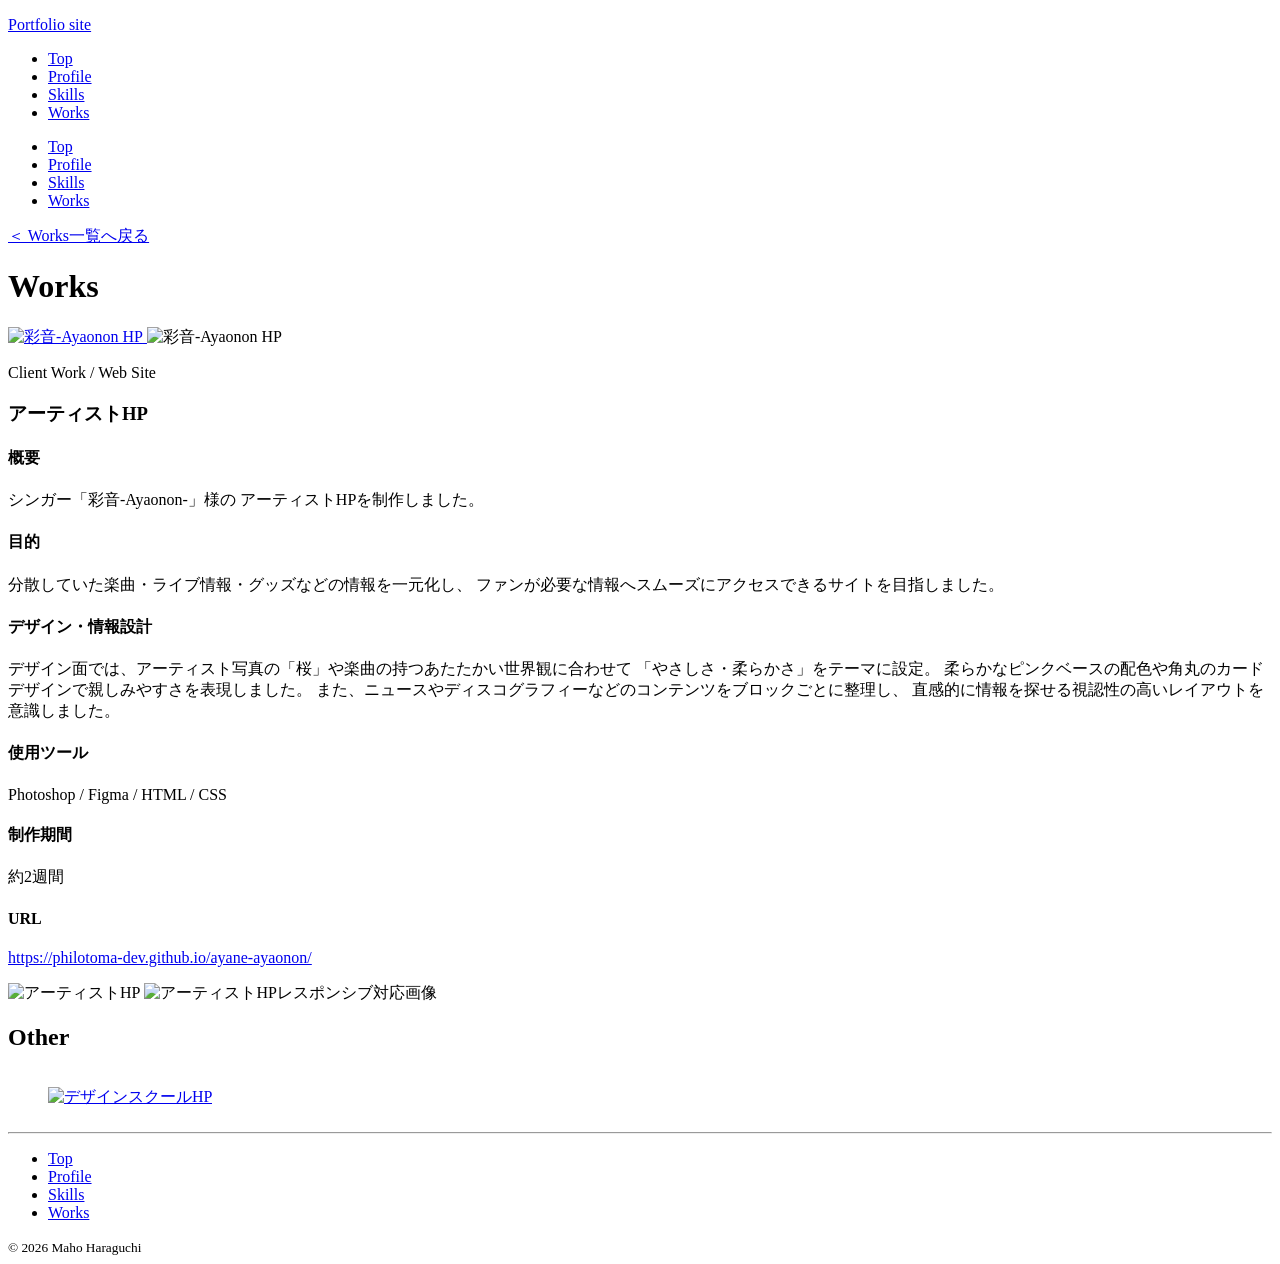
==== works/works-ayaonon.html @ 31577208 "Add files via upload" ====
<!DOCTYPE html>
<html lang="ja">

<head>
    <meta charset="UTF-8">
    <meta name="viewport" content="width=device-width, initial-scale=1.0">
    <title>Works | Portfolio</title>
     <link rel="icon" href="../favicon.ico">
    <link rel="stylesheet" href="../css/common.css">
    <link rel="stylesheet" href="../css/style.css">
    <link rel="stylesheet" href="../css/works.css">

    <!-- Swiper CSS -->
    <link rel="stylesheet" href="https://cdn.jsdelivr.net/npm/swiper@11/swiper-bundle.min.css">

    <!-- Google Fonts -->
    <link rel="preconnect" href="https://fonts.googleapis.com">
    <link rel="preconnect" href="https://fonts.gstatic.com" crossorigin>
    <link href="https://fonts.googleapis.com/css2?family=Noto+Sans+JP:wght@100..900&family=Reenie+Beanie&display=swap"
        rel="stylesheet">
</head>

<body>

    <header class="header">
        <p class="logo-top">
            <a href="../index.html">Portfolio site</a>
        </p>

        <nav class="nav">
            <ul class="main-menu">
                <li><a href="../index.html">Top</a></li>
                <li><a href="../index.html#profile">Profile</a></li>
                <li><a href="../index.html#skills">Skills</a></li>
                <li><a href="../index.html#works">Works</a></li>
            </ul>
        </nav>

        <!-- ハンバーガーメニュー -->
        <nav class="nav-burger">
            <ul class="nav_list">
                <li class="nav_item">
                    <a href="../index.html">Top</a>
                </li>
                <li class="nav_item">
                    <a href="../index.html#profile">Profile</a>
                </li>
                <li class="nav_item">
                    <a href="../index.html#skills">Skills</a>
                </li>
                <li class="nav_item">
                    <a href="../index.html#works">Works</a>
                </li>
            </ul>
        </nav>

        <div class="hamburger" id="js-hamburger">
            <span class="hamburger_border hamburger_border_top"></span>
            <span class="hamburger_border hamburger_border_center"></span>
            <span class="hamburger_border hamburger_border_bottom"></span>
        </div>

        <div class="black_bg" id="js-black-bg"></div>
    </header>


    <main class="works-detail">
        <!-- Worksタイトル -->
        <div class="works-top">
            <a href="../index.html#works">
                <p>＜ Works一覧へ戻る</p>
            </a>
            <h1>Works</h1>
        </div>

        <!-- 作品内容 -->
        <div class="works-container">
            <div class="works-picture">
                <a href="https://philotoma-dev.github.io/ayane-ayaonon/" target="_blank" rel="noopener">
                    <img src="../image/work-image1-1.jpg" alt="彩音-Ayaonon HP">
                </a>
                <img class="pic-second" src="../image/works-img12.jpg" alt="彩音-Ayaonon HP">
            </div>

            <div class="textbox">
                <p class="category">
                    Client Work / Web Site
                </p>

                <h3>
                    アーティストHP
                </h3>

                <h4 class="sub-title">
                    概要
                </h4>
                <p>
                    シンガー「彩音-Ayaonon-」様の
                    アーティストHPを制作しました。
                </p>

                <h4 class="sub-title">
                    目的
                </h4>
                <p>
                    分散していた楽曲・ライブ情報・グッズなどの情報を一元化し、
                    ファンが必要な情報へスムーズにアクセスできるサイトを目指しました。
                </p>

                <h4 class="sub-title">
                    デザイン・情報設計
                </h4>
                <p>
                    デザイン面では、アーティスト写真の「桜」や楽曲の持つあたたかい世界観に合わせて
                    「やさしさ・柔らかさ」をテーマに設定。
                    柔らかなピンクベースの配色や角丸のカードデザインで親しみやすさを表現しました。

                    また、ニュースやディスコグラフィーなどのコンテンツをブロックごとに整理し、
                    直感的に情報を探せる視認性の高いレイアウトを意識しました。
                </p>

                <h4 class="sub-title">
                    使用ツール
                </h4>
                <p>
                    Photoshop / Figma / HTML / CSS
                </p>

                <h4 class="sub-title">
                    制作期間
                </h4>
                <p>
                    約2週間
                </p>

                <h4 class="sub-title">
                    URL
                </h4>
                <p>
                    <a href="https://philotoma-dev.github.io/ayane-ayaonon/" target="_blank" rel="noopener">
                        https://philotoma-dev.github.io/ayane-ayaonon/
                    </a>
                </p>
            </div>
        </div>

        <div class="works-screen">
            <img class="all-pic" src="../image/work-screen1.jpg" alt="アーティストHP">
            <img class="all-respic" src="../image/work-screen2.jpg" alt="アーティストHPレスポンシブ対応画像">
        </div>

    </main>

    <!-- =========================
              Other / スライダー
        ========================= -->
    <section class="other" id="other">
        <!-- 水面波紋用の背景コンテナ -->
        <div class="other-bg"></div>

        <div class="other-inner">
            <h2 class="other-title">Other</h2>

            <!-- Swiper -->
            <div class="swiper other-swiper">
                <ul class="cards swiper-wrapper">


                    <li class="card swiper-slide">
                        <a href="works-school.html">
                        <img src="../image/work-image2-1.jpg" alt="デザインスクールHP">
                        </a>
                    </li>

                    <li class="card swiper-slide">
                        <a href="works-portfolio.html">
                        <img src="../image/work-image3-1.jpg" alt="ポートフォリオサsイト">
                        </a>
                    </li>

                    
                    <li class="card swiper-slide">
                        <a href="works-mizu.html">
                            <img src="../image/works-3lp-1.jpg" alt="天然水LP">
                        </a>
                    </li>

                    <li class="card swiper-slide">
                        <a href="works-lens.html">
                        <img src="../image/work-image4-1.jpg" alt="コンタクトレンズバナー">
                        </a>
                    </li>

                    <li class="card swiper-slide">
                        <a href="works-sale.html">
                        <img src="../image/work-image5-1.jpg" alt="セール告知バナー">
                        </a>
                    </li>

                    <li class="card swiper-slide">
                        <a href="works-jobbunner.html">
                        <img src="../image/work-image6-1.jpg" alt="求人広告バナー">
                        </a>
                    </li>

                    <li class="card swiper-slide">
                        <a href="works-osechi.html">
                        <img src="../image/work-image8.jpg" alt="おせちチラシ">
                        </a>
                    </li>

                    <li class="card swiper-slide">
                        <a href="works-lyric.html">
                        <img src="../image/work-image9.jpg" alt="歌詞カード">
                        </a>
                    </li>

                    <li class="card swiper-slide">
                        <a href="works-pizza.html">
                        <img src="../image/work-image10.jpg" alt="ピザフェスのチラシ">
                        </a>
                    </li>

                    <li class="card swiper-slide">
                        <a href="works-photo1.html">
                        <img src="../image/work-image11-1.jpg" alt="アーティスト写真撮影">
                        </a>
                    </li>

                    <li class="card swiper-slide">
                        <a href="works-photo2.html">
                        <img src="../image/work-image12-1.jpg" alt="小瓶の撮影写真">
                        </a>
                    </li>
                </ul>

                <!-- プログレスバー -->
                <div class="swiper-pagination"></div>
            </div>
        </div>
    </section>

    <!-- フッター -->
    <footer>
        <hr class="footer-line">
        <nav>
            <ul class="main-menu">
                <li><a href="../index.html">Top</a></li>
                <li><a href="../index.html#profile">Profile</a></li>
                <li><a href="../index.html#skills">Skills</a></li>
                <li><a href="../index.html#works">Works</a></li>
            </ul>
        </nav>
        <small>&copy; 2026 Maho Haraguchi</small>
    </footer>

    <script src="../js/common.js"></script>
    <!-- jQuery & Ripples JS CDN -->
    <script src="https://cdnjs.cloudflare.com/ajax/libs/jquery/3.7.1/jquery.min.js"></script>
    <script src="https://cdn.jsdelivr.net/npm/jquery.ripples@0.6.3/dist/jquery.ripples.min.js"></script>

    <!-- Swiper JS -->
    <script src="https://cdn.jsdelivr.net/npm/swiper@11/swiper-bundle.min.js"></script>

        <script src="../js/swiper.js"></script>
         <script src="../js/ripples.js"></script>
</body>

</html>
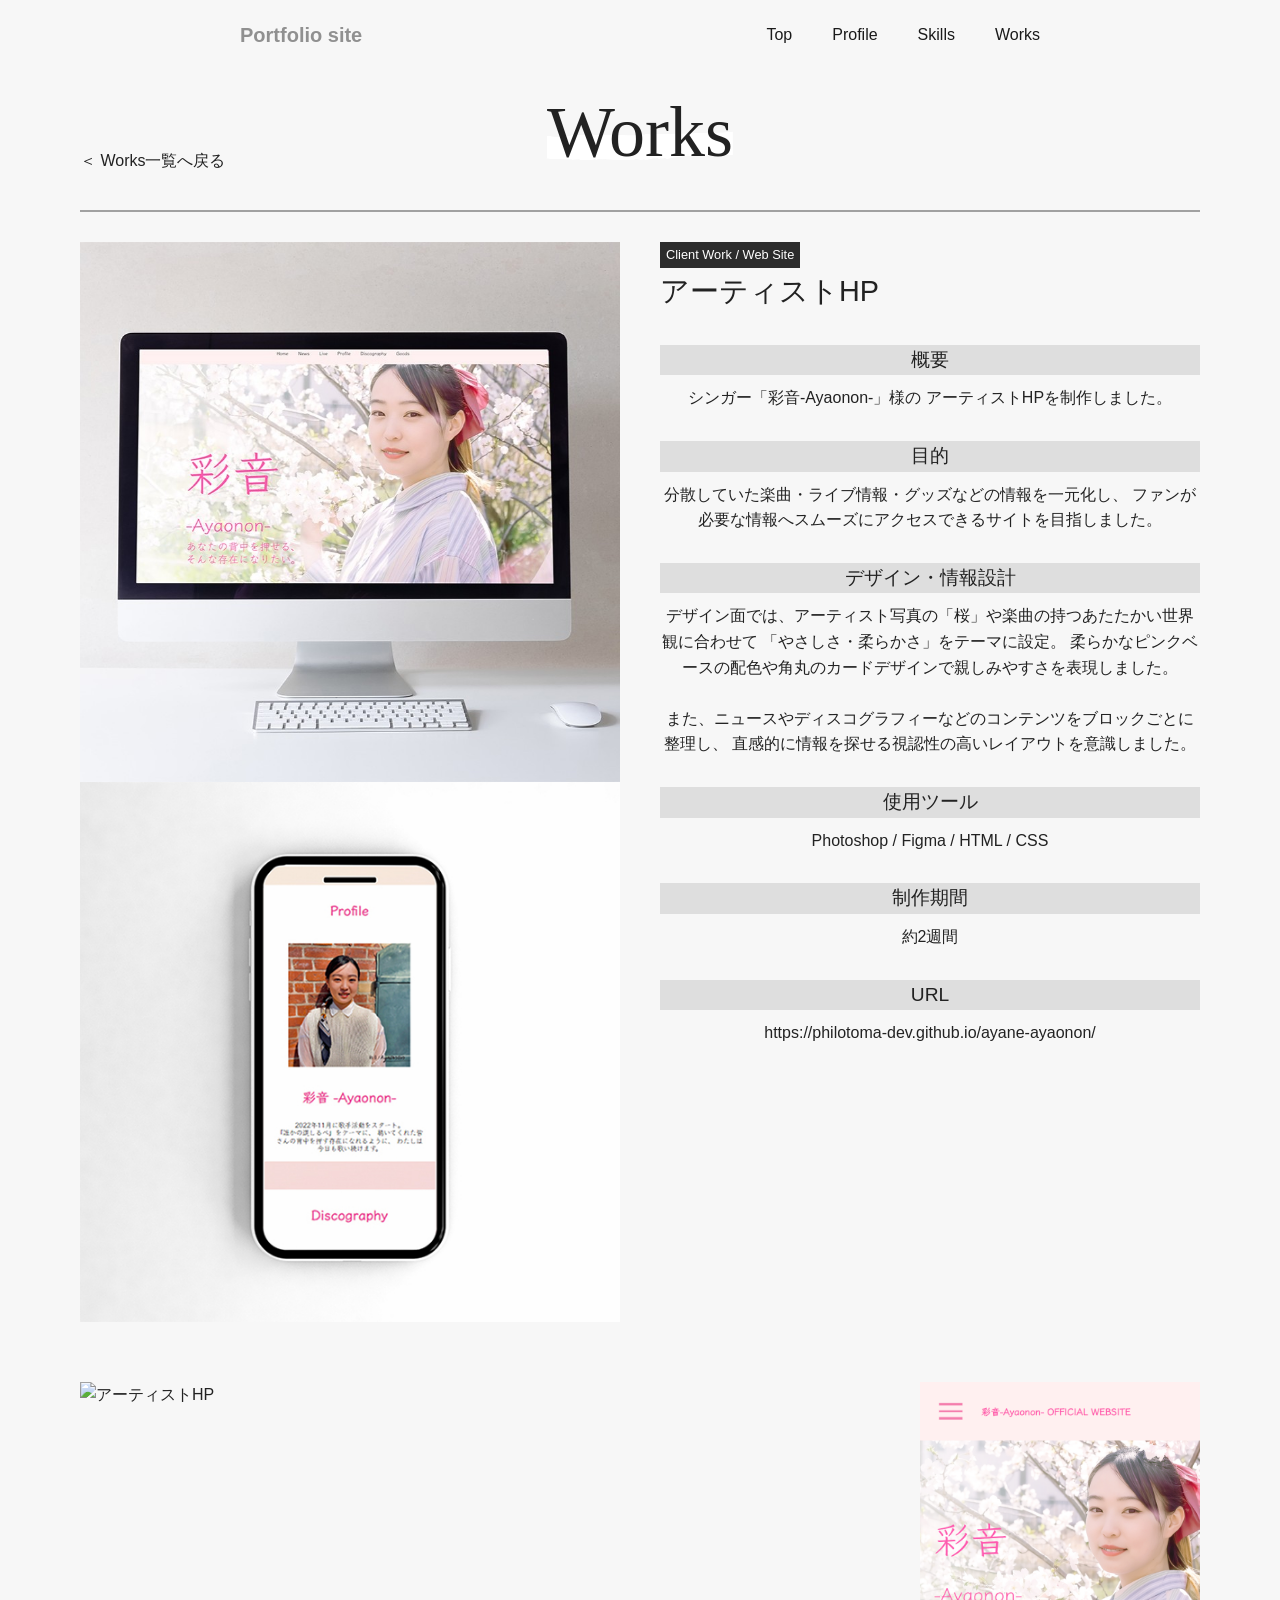
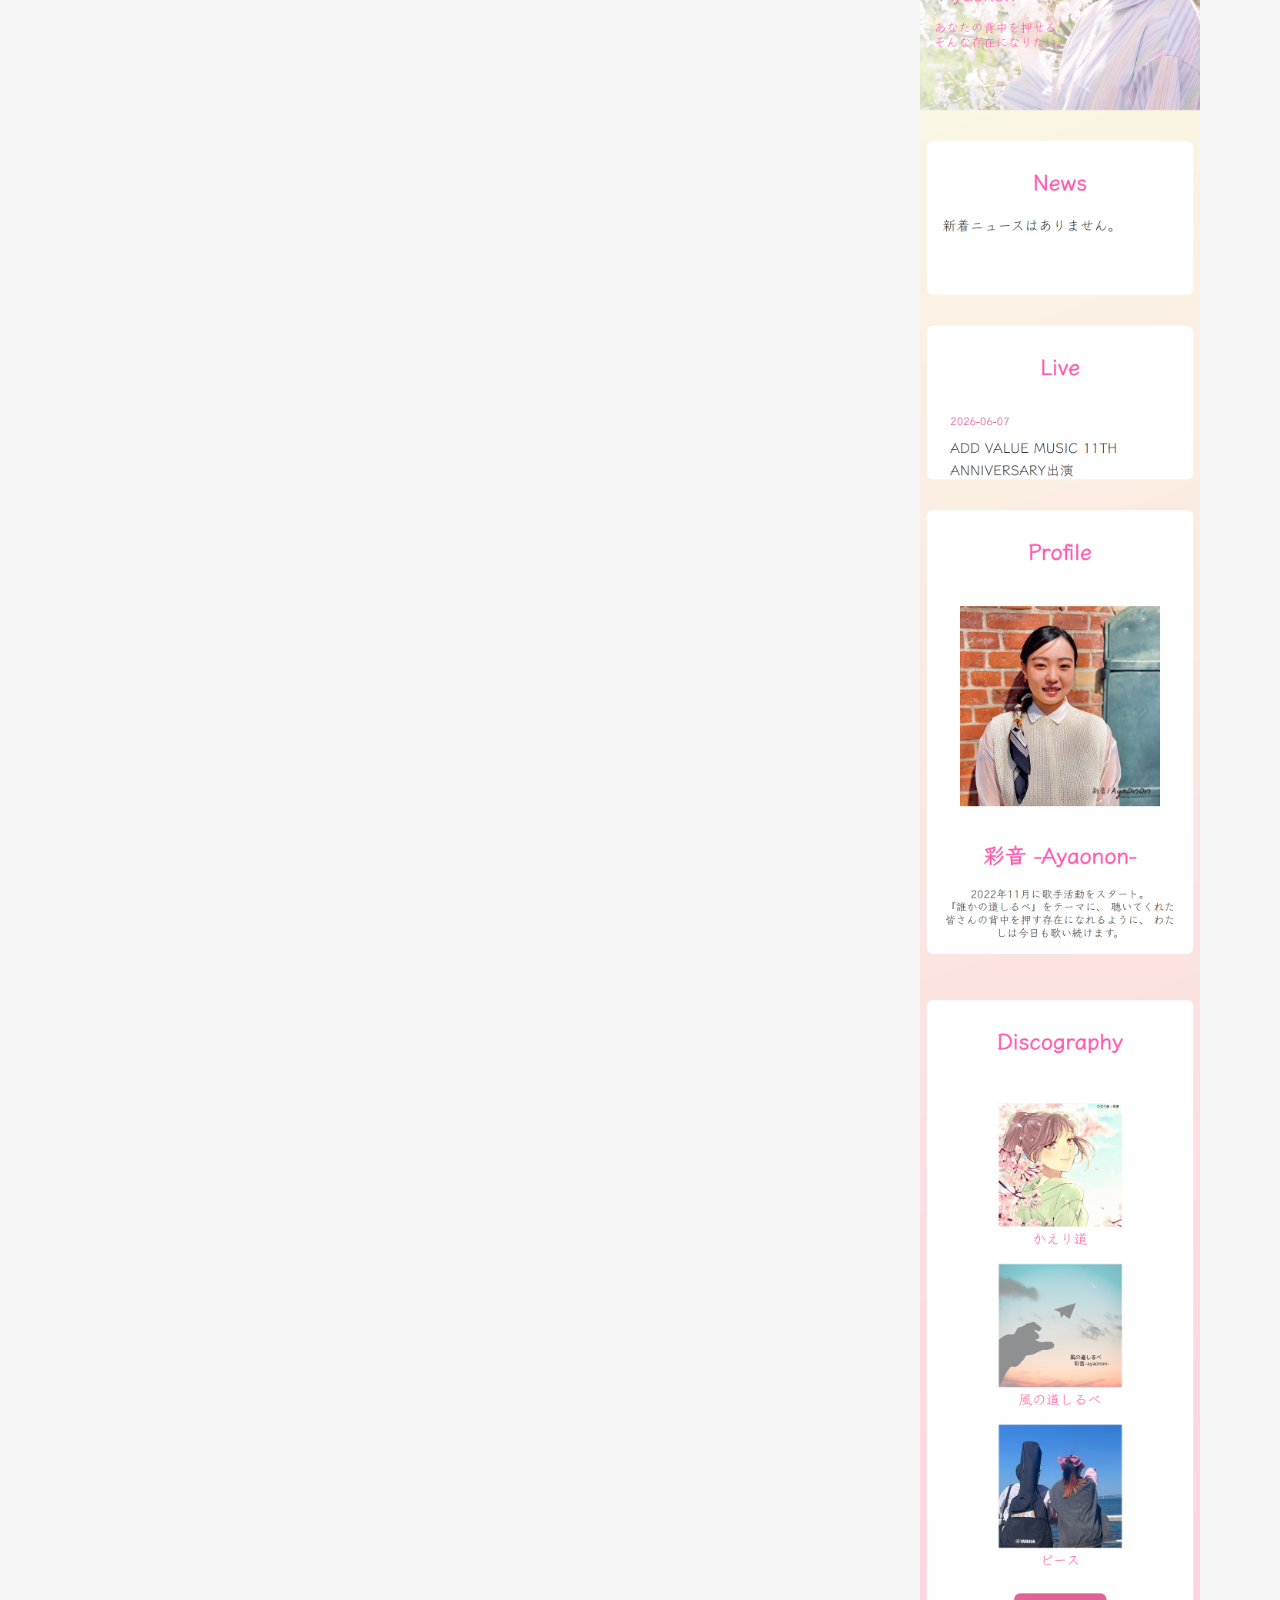
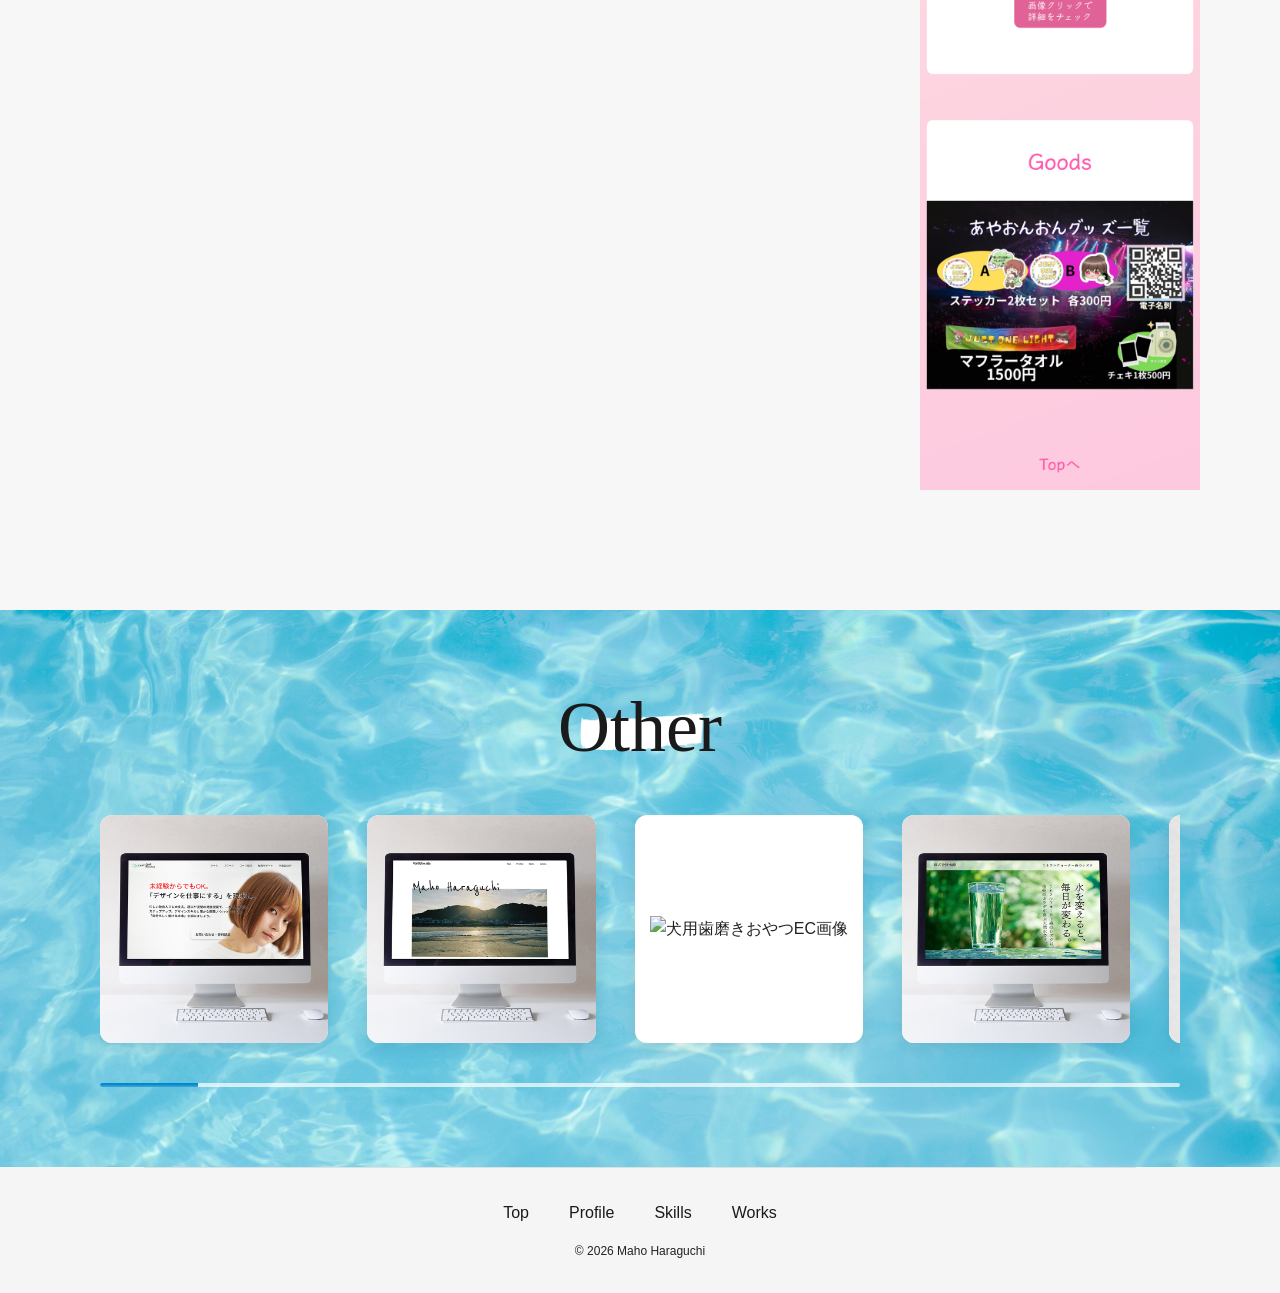
==== commit aab621e1: "Add files via upload" ====
--- a/works/works-ayaonon.html
+++ b/works/works-ayaonon.html
@@ -5,7 +5,7 @@
     <meta charset="UTF-8">
     <meta name="viewport" content="width=device-width, initial-scale=1.0">
     <title>Works | Portfolio</title>
-     <link rel="icon" href="../favicon.ico">
+    <link rel="icon" href="../favicon.ico">
     <link rel="stylesheet" href="../css/common.css">
     <link rel="stylesheet" href="../css/style.css">
     <link rel="stylesheet" href="../css/works.css">
@@ -113,7 +113,7 @@
                 <p>
                     デザイン面では、アーティスト写真の「桜」や楽曲の持つあたたかい世界観に合わせて
                     「やさしさ・柔らかさ」をテーマに設定。
-                    柔らかなピンクベースの配色や角丸のカードデザインで親しみやすさを表現しました。
+                    柔らかなピンクベースの配色や角丸のカードデザインで親しみやすさを表現しました。<br><br>
 
                     また、ニュースやディスコグラフィーなどのコンテンツをブロックごとに整理し、
                     直感的に情報を探せる視認性の高いレイアウトを意識しました。
@@ -168,68 +168,69 @@
 
                     <li class="card swiper-slide">
                         <a href="works-school.html">
-                        <img src="../image/work-image2-1.jpg" alt="デザインスクールHP">
+                            <img src="../image/work-image2-1.jpg" alt="デザインスクールHP">
                         </a>
                     </li>
 
                     <li class="card swiper-slide">
                         <a href="works-portfolio.html">
-                        <img src="../image/work-image3-1.jpg" alt="ポートフォリオサsイト">
-                        </a>
-                    </li>
-
-                    
+                            <img src="../image/work-image3-1.jpg" alt="ポートフォリオサsイト">
+                        </a>
+                    </li>
+
+                    <li class="card swiper-slide">
+                        <a href="works-hamigaki.html">
+                            <img src="../image/work-image7-1.jpg" alt="犬用歯磨きおやつEC画像">
+                        </a>
+                    </li>
+
+
                     <li class="card swiper-slide">
                         <a href="works-mizu.html">
                             <img src="../image/works-3lp-1.jpg" alt="天然水LP">
                         </a>
                     </li>
 
-                    <li class="card swiper-slide">
-                        <a href="works-lens.html">
-                        <img src="../image/work-image4-1.jpg" alt="コンタクトレンズバナー">
-                        </a>
-                    </li>
 
                     <li class="card swiper-slide">
                         <a href="works-sale.html">
-                        <img src="../image/work-image5-1.jpg" alt="セール告知バナー">
+                            <img src="../image/work-image5-1.jpg" alt="セール告知バナー">
                         </a>
                     </li>
 
                     <li class="card swiper-slide">
                         <a href="works-jobbunner.html">
-                        <img src="../image/work-image6-1.jpg" alt="求人広告バナー">
+                            <img src="../image/work-image6-1.jpg" alt="求人広告バナー">
                         </a>
                     </li>
 
                     <li class="card swiper-slide">
                         <a href="works-osechi.html">
-                        <img src="../image/work-image8.jpg" alt="おせちチラシ">
+                            <img src="../image/work-image8.jpg" alt="おせちチラシ">
                         </a>
                     </li>
 
                     <li class="card swiper-slide">
                         <a href="works-lyric.html">
-                        <img src="../image/work-image9.jpg" alt="歌詞カード">
+                            <img src="../image/work-image9.jpg" alt="歌詞カード">
                         </a>
                     </li>
 
                     <li class="card swiper-slide">
                         <a href="works-pizza.html">
-                        <img src="../image/work-image10.jpg" alt="ピザフェスのチラシ">
+                            <img src="../image/work-image10.jpg" alt="ピザフェスのチラシ">
                         </a>
                     </li>
 
                     <li class="card swiper-slide">
                         <a href="works-photo1.html">
-                        <img src="../image/work-image11-1.jpg" alt="アーティスト写真撮影">
+                            <img src="../image/work-image11-1.jpg" alt="アーティスト写真撮影">
                         </a>
                     </li>
 
                     <li class="card swiper-slide">
                         <a href="works-photo2.html">
-                        <img src="../image/work-image12-1.jpg" alt="小瓶の撮影写真">
+                            <img src="../image/work-image12-1.jpg" alt="小瓶の撮影写真">
                         </a>
                     </li>
                 </ul>
@@ -262,8 +263,8 @@
     <!-- Swiper JS -->
     <script src="https://cdn.jsdelivr.net/npm/swiper@11/swiper-bundle.min.js"></script>
 
-        <script src="../js/swiper.js"></script>
-         <script src="../js/ripples.js"></script>
+    <script src="../js/swiper.js"></script>
+    <script src="../js/ripples.js"></script>
 </body>
 
 </html>
--- a/css/common.css
+++ b/css/common.css
@@ -0,0 +1,298 @@
+@charset "utf-8";
+
+* {
+    margin: 0;
+    padding: 0;
+    box-sizing: border-box;
+}
+
+html {
+    scroll-behavior: smooth;
+     font-size: 16px;
+}
+
+body {
+    background-color: #f7f7f7;
+    color: #222;
+     font-family: "Noto Sans JP", sans-serif, Arial;
+    line-height: 1.6;
+}
+
+img {
+    display: block;
+    max-width: 100%;
+}
+
+a {
+    color: #222;
+    text-decoration: none;
+}
+
+ul {
+    list-style: none;
+}
+
+
+/* ==========================================
+   Header
+   ========================================== */header {
+    width: 90%;
+    max-width: 1120px;
+    height: 70px;
+    margin: 0 auto;
+    display: flex;
+    align-items: center;
+    justify-content: space-between;
+    padding: 16px 160px;
+}
+
+.logo-top {
+    font-size: 1.25rem;
+    font-weight: 600;
+    margin: 0;
+}
+
+.logo-top a {
+    text-decoration: none;
+    color: #909090;
+    transition: color 0.3s ease, transform 0.3s ease; 
+}
+
+.nav {
+    margin-left: auto;
+}
+
+.main-menu {
+    display: flex;
+    gap: 40px;
+    list-style: none;
+    padding: 0;
+    margin: 0;
+}
+
+.main-menu a {
+    text-decoration: none;
+    color: #1a1a1a;
+    transition: color 0.3s ease, transform 0.3s ease; 
+}
+
+/* ホバー時の設定 */
+
+.logo-top a:hover {
+    transform: scale(0.98);
+    color: #e0e0e0; 
+}
+
+.nav a:hover,
+.main-menu a:hover {
+    color: #e0e0e0; 
+    transform: scale(0.98);
+}
+
+/* ==========================================
+   Hamburger Menu
+   ========================================== */
+
+.hamburger {
+    display: none;
+    width: 30px;
+    height: 20px;
+    position: relative;
+    z-index: 100;
+    cursor: pointer;
+}
+
+.hamburger_border {
+    display: block;
+    width: 100%;
+    height: 2px;
+    background-color: #1a1a1a;
+    position: absolute;
+    transition: transform 0.3s, top 0.3s;
+}
+
+.hamburger_border_top {
+    top: 0;
+}
+
+.hamburger_border_center {
+    top: 8px;
+}
+
+.hamburger_border_bottom {
+    top: 16px;
+}
+
+
+/* ==========================================
+   Footer
+   ========================================== */
+
+footer {
+    display: flex;
+    flex-direction: column;
+    align-items: center;
+    justify-content: center;
+    width: 100%;
+    padding: 32px 20px;
+    box-sizing: border-box;
+    gap: 16px;
+    background-color: #f5f5f5;
+}
+
+.footer-line {
+    width: 80%;
+    border: none;
+    border-top: 1.6px solid #e0e0e0;
+    margin: 0 auto 16px auto;
+}
+
+footer nav {
+    width: auto;
+    margin: 0;
+}
+
+small {
+    font-size: 12px;
+}
+
+
+/* ==========================================
+   PC
+   769px以上
+   ========================================== */
+
+@media screen and (min-width: 769px) {
+
+    .nav-burger,
+    .hamburger,
+    .black_bg {
+        display: none !important;
+    }
+
+}
+
+
+/* ==========================================
+   Smartphone
+   768px以下
+   ========================================== */
+
+@media screen and (max-width: 768px) {
+
+    header {
+        padding: 12px;
+        justify-content: space-between;
+    }
+
+    .header .nav {
+        display: none;
+    }
+
+    .logo-top {
+        font-size: 1rem;
+    }
+
+    /* ハンバーガー */
+
+    .hamburger {
+        display: block;
+    }
+
+
+    /* ハンバーガー線 */
+
+    .hamburger_border_top {
+        top: 0;
+    }
+
+    .hamburger_border_center {
+        top: 8px;
+    }
+
+    .hamburger_border_bottom {
+        top: 16px;
+    }
+
+
+    /* ==========================================
+       Hamburger Navigation
+       ========================================== */
+
+    .nav-burger {
+        position: fixed;
+        top: 0;
+        right: -100%;
+        width: 80%;
+        max-width: 300px;
+        height: 100vh;
+        background: #ffffff;
+        z-index: 90;
+        transition: right 0.3s ease;
+        padding: 80px 20px 20px;
+        box-sizing: border-box;
+    }
+
+    .nav_list {
+        list-style: none;
+        padding: 0;
+        margin: 0;
+    }
+
+    .nav_item {
+        margin-bottom: 24px;
+    }
+
+    .nav_item a {
+        text-decoration: none;
+        color: #1a1a1a;
+        font-size: 1.1rem;
+    }
+
+
+    /* ==========================================
+       Background
+       ========================================== */
+
+    .black_bg {
+        position: fixed;
+        top: 0;
+        left: 0;
+        width: 100%;
+        height: 100vh;
+        background: rgba(0, 0, 0, 0.5);
+        z-index: 80;
+        opacity: 0;
+        visibility: hidden;
+        transition: opacity 0.3s, visibility 0.3s;
+    }
+
+
+    /* ==========================================
+       Open
+       ========================================== */
+
+    body.nav-open .nav-burger {
+        right: 0;
+    }
+
+    body.nav-open .black_bg {
+        opacity: 1;
+        visibility: visible;
+    }
+
+    body.nav-open .hamburger_border_top {
+        top: 9px;
+        transform: rotate(45deg);
+    }
+
+    body.nav-open .hamburger_border_center {
+        opacity: 0;
+    }
+
+    body.nav-open .hamburger_border_bottom {
+        top: 9px;
+        transform: rotate(-45deg);
+    }
+
+}
--- a/css/style.css
+++ b/css/style.css
@@ -0,0 +1,537 @@
+@charset "utf-8";
+
+/* ==========================================
+   Main Visual (MV)
+   ========================================== */
+
+.mv {
+    padding: 20px 0;
+    position: relative;
+    max-width: 1120px;
+    margin: 100px auto;
+    height: 560px;
+    /* Swiperの高さに合わせて確保 */
+}
+
+/* 文字の配置調整 */
+.mv h1 {
+    position: absolute;
+    bottom: 460px;
+    left: 20px;
+    z-index: 10;
+    font-family: "Reenie Beanie", cursive;
+    font-size: 7.2rem;
+    font-weight: 400;
+    margin: 0;
+}
+
+
+
+/* Swiperコンテナ（画像エリア）の調整 */
+.mv-swiper {
+    position: absolute;
+    top: 0;
+    left: 0;
+    width: 100%;
+    height: 460px;
+    z-index: 1;
+}
+
+/* スライド内の画像 */
+.mv .image img {
+    width: 100%;
+    height: 100%;
+    object-fit: cover;
+    display: block;
+}
+
+/* ==========================================
+   Profile
+   ========================================== */
+.profile {
+    background-color: #D6E6F1;
+    max-width: 1120px;
+    width: 100%;
+    margin: 0 auto;
+    padding: 60px 40px;
+    box-sizing: border-box;
+    display: flex;
+    flex-direction: column;
+    align-items: center;
+    text-align: center;
+    transform: rotate(-10deg);
+    will-change: transform;
+}
+
+.profile h2 {
+    font-family: "Reenie Beanie", cursive;
+    font-size: 4.5rem;
+    font-weight: 400;
+    margin: 0 0 20px 0;
+    display: inline-block;
+    background-image: url("../image/text-bg.png");
+    background-size: 130% 45px;
+    /* 横幅を少し広めに調整 */
+    background-repeat: no-repeat;
+    background-position: center 70%;
+    /* 少し上に調整して文字と被せる */
+}
+
+
+.image-box {
+    display: flex;
+    justify-content: center;
+    align-items: center;
+    max-width: 100%;
+    margin: 30px auto 30px;
+    height: 460px;
+    margin-bottom: 30px;
+}
+
+.image-box img {
+    width: 480px;
+    height: auto;
+    object-fit: cover;
+}
+
+.image-box img:last-child {
+    margin-left: -80px;
+    z-index: 1;
+    transform: rotate(6deg);
+}
+
+
+.text-profile {
+    max-width: 680px;
+    width: 100%;
+    margin: 20px auto;
+    text-align: left;
+}
+
+.name-box {
+    text-align: center;
+    margin-bottom: 25px;
+}
+
+.name-box .name {
+    font-size: 1.8rem;
+    font-weight: bold;
+    margin: 0;
+    padding: 0;
+}
+
+.name-box .ruby {
+    font-size: 0.85rem;
+    color: #444;
+    margin: 0;
+}
+
+.text-profile p {
+    line-height: 1.8;
+    margin: -4px 0 0 0;
+    color: #222;
+}
+
+/* ==========================================
+   Skills & Skilld Container
+   ========================================== */
+.skills {
+    position: relative;
+    width: 100%;
+    margin-top: 120px;
+    padding: 80px 0;
+    box-sizing: border-box;
+    overflow: hidden;
+}
+
+.skills-bg {
+    position: absolute;
+    inset: 0;
+    background-image: url("../image/skills.jpg");
+    background-size: cover;
+    background-position: center;
+    z-index: 0;
+}
+
+.skilld-container {
+    position: relative;
+    z-index: 1;
+    max-width: 1120px;
+    width: 100%;
+    margin: 0 auto;
+    padding: 0 20px;
+    box-sizing: border-box;
+}
+
+.skills h2 {
+    font-family: "Reenie Beanie", cursive;
+    font-size: 4.5rem;
+    font-weight: 400;
+    margin: 0 0 20px 0;
+    display: inline-block;
+    text-align: center !important;
+    /* 追加：確実に中央に寄せる */
+    background-image: url("../image/text-bg.png");
+    background-size: 130% 45px;
+    /* 横幅を広げる（短さを解消） */
+    background-repeat: no-repeat;
+    background-position: center 70%;
+    /* 少し上に調整して文字と被せる */
+}
+
+.cards {
+    list-style: none;
+    margin: 0;
+    padding: 0;
+    width: 100%;
+    display: grid;
+    grid-template-columns: repeat(3, 1fr);
+    gap: 24px;
+    box-sizing: border-box;
+}
+
+.card {
+    background: rgba(255, 255, 255, 0.65);
+    backdrop-filter: blur(4px);
+    border-radius: 12px;
+    padding: 24px 20px;
+    box-shadow: 0 4px 15px rgba(0, 0, 0, 0.05);
+    box-sizing: border-box;
+    text-align: left;
+    display: flex;
+    flex-direction: column;
+}
+
+.skills-title {
+    font-size: 1.8rem;
+    font-weight: 600;
+    margin: 0 0 10px 0;
+    padding-bottom: 8px;
+    border-bottom: 1px solid #ccc;
+    color: #333;
+}
+
+.skills-stars {
+    width: 120px;
+    height: auto;
+    display: block;
+    margin: 0;
+}
+
+.skills-subtitle {
+    font-size: 0.95rem;
+    font-weight: bold;
+    color: #333;
+    margin: 0 0 12px 0;
+}
+
+.skills-text {
+    font-size: 0.85rem;
+    line-height: 1.6;
+    color: #555;
+    margin: 0;
+}
+
+/* ==========================================
+   Works
+   ========================================== */
+.works {
+    background-color: #f5f5f5;
+    padding: 80px 20px;
+    text-align: center;
+    margin-top: 20px;
+    margin-bottom: 0;
+}
+
+.works h2 {
+    font-family: "Reenie Beanie", cursive;
+    font-size: 4.5rem;
+    font-weight: 400;
+    margin: 0 0 20px 0;
+    display: inline-block;
+    text-align: center !important;
+    /* 追加：確実に中央に寄せる */
+    background-image: url("../image/text-bg.png");
+    background-size: 130% 45px;
+    /* 横幅を広げる（短さを解消） */
+    background-repeat: no-repeat;
+    background-position: center 70%;
+    /* 少し上に調整して文字と被せる */
+}
+
+.works-list {
+    list-style: none;
+    margin: 0 auto;
+    padding: 0;
+    max-width: 1100px;
+    display: grid;
+    grid-template-columns: repeat(1, 1fr);
+    gap: 30px 16px;
+}
+
+.works-item {
+    background: #ffffff;
+    border-radius: 4px;
+    overflow: hidden;
+    text-align: left;
+    transition: transform 0.3s ease, box-shadow 0.3s ease;
+}
+
+.works-item:hover {
+    transform: translateY(-5px);
+    box-shadow: 0 8px 20px rgba(0, 0, 0, 0.1);
+}
+
+.works-item a {
+    text-decoration: none;
+    color: inherit;
+    display: block;
+}
+
+.works-image {
+    width: 100%;
+    aspect-ratio: 4 / 3;
+    overflow: hidden;
+    background-color: #eee;
+}
+
+.works-image img {
+    width: 100%;
+    height: 100%;
+    object-fit: cover;
+    display: block;
+}
+
+.works-body {
+    padding: 20px 24px 28px;
+}
+
+.works-title {
+    font-size: 1.1rem;
+    font-weight: 700;
+    margin: 0 0 12px 0;
+    color: #333333;
+    line-height: 1.4;
+}
+
+.works-category {
+    font-size: 0.85rem;
+    color: #666666;
+    margin: 0;
+}
+
+/* ==========================================
+   PC表示用の設定 (769px以上)
+   ========================================== */
+@media screen and (min-width: 769px) {
+    .skilld-container {
+        position: relative;
+        z-index: 1;
+        max-width: 1120px;
+        width: 100%;
+        margin: 0 auto;
+        padding: 0 20px;
+        box-sizing: border-box;
+        text-align: center;
+    }
+
+    .skills h2 {
+        text-align: center;
+        margin-bottom: 30px;
+    }
+
+    .skills-swiper {
+        overflow: visible !important;
+        width: 100% !important;
+    }
+
+    .skills-swiper .cards.swiper-wrapper {
+        display: grid !important;
+        grid-template-columns: repeat(3, 1fr) !important;
+        gap: 24px !important;
+        transform: none !important;
+        width: 100% !important;
+    }
+
+    .skills-swiper .card.swiper-slide {
+        width: auto !important;
+        margin: 0 !important;
+    }
+
+    .skills-swiper .swiper-pagination {
+        display: none !important;
+    }
+
+    .works-swiper {
+        overflow: visible !important;
+    }
+
+    .works-swiper .works-list {
+        display: grid !important;
+        grid-template-columns: repeat(3, 1fr) !important;
+        gap: 30px 24px !important;
+        transform: none !important;
+    }
+
+    .works-swiper .works-item {
+        width: auto !important;
+        margin: 0 !important;
+    }
+
+    .works-swiper .swiper-pagination {
+        display: none !important;
+    }
+}
+
+/* ==========================================
+   スマホ表示の設定 (768px以下)
+   ========================================== */
+@media screen and (max-width: 768px) {
+
+    .skills-swiper,
+    .works-swiper {
+        width: 100%;
+        padding-bottom: 40px !important;
+        overflow: hidden;
+    }
+
+    .skills-swiper .cards,
+    .works-swiper .works-list {
+        display: flex !important;
+        grid-template-columns: none !important;
+        gap: 0 !important;
+    }
+
+    .skills-swiper .swiper-pagination-bullet-active,
+    .works-swiper .swiper-pagination-bullet-active {
+        background: #1a1a1a;
+    }
+
+
+   .mv {
+        width: 100%;
+        height: 100vh;
+        padding: 20px;
+        box-sizing: border-box;
+        position: relative;
+        margin-top: 30px;
+        display: flex;
+        align-items: center; 
+        justify-content: center;
+    }
+
+    .mv h1 {
+        font-size: 3.6rem;
+        text-align: center;
+        color: #ffffff;
+        position: absolute; /* または absolute を外してもOKです */
+        top: 50%;
+        left: 50%;
+        transform: translate(-50%, -50%);
+        z-index: 10;
+        width: 100%;
+        padding: 0 20px;
+        box-sizing: border-box;
+    }
+
+    .mv-swiper {
+        width: 100%;
+        height: 100%;
+    }
+
+    .mv .swiper-slide {
+        height: 100%;
+    }
+
+    .mv .image {
+        width: 100%;
+        height: 100%; 
+        overflow: hidden;
+    }
+
+    /* 共通の画像設定 */
+    .mv .image img {
+        width: 100%;
+        height: 100%;
+        object-fit: cover;
+        display: block;
+    }
+
+    /* 1枚目の位置調整 */
+    .mv .mv-slide01 img {
+        object-position: 40% 60%; 
+    }
+
+    /* 2枚目の位置調整 */
+    .mv .mv-slide02 img {
+        object-position: 20% 80%; 
+    }
+    
+
+
+    .profile {
+        width: 95%;
+        padding: 40px 20px;
+        height: auto;
+    }
+
+    .profile h2 {
+        font-size: 3.2rem;
+        padding: 0;
+        margin: 0;
+    }
+
+    .image-box {
+        width: 100%;
+        height: 300px;
+        display: flex;
+        align-items: center;
+    }
+
+    .image-box img:first-child {
+        width: 100%;
+    }
+
+    .image-box img:last-child {
+        display: none;
+    }
+
+    .text-profile {
+        width: 100%;
+        padding: 20px 0;
+    }
+
+    .works {
+        width: 100%;
+        padding: 50px 15px;
+        box-sizing: border-box;
+    }
+
+.skilld-container {
+        text-align: center;
+        width: 100%;
+    }
+
+    
+.skills h2 {
+        font-size: 3.2rem;
+        padding: 0;
+        margin: 0;
+        text-align: center !important; 
+    }
+
+    .skills-title {
+        font-size: 1.4rem;
+        font-weight: 600;
+        margin: 0 0 10px 0;
+        padding-bottom: 8px;
+        border-bottom: 1px solid #ccc;
+        color: #333;
+    }
+
+    .works h2 {
+        font-size: 3.2rem;
+        padding: 0;
+        margin: 0;
+    }
+}
--- a/css/works.css
+++ b/css/works.css
@@ -0,0 +1,375 @@
+.works-detail {
+    width: 100%;
+    max-width: 1120px;
+    padding: 20px 0;
+    margin: 20px auto;
+    box-sizing: border-box;
+}
+
+/* =========================
+Works タイトル
+========================= */
+.works-top {
+    position: relative;
+    min-height: 20px;
+    border-bottom: 2px solid #a1a1a1;
+    padding: 20px 0 0;
+    margin-top: 80px;
+}
+
+.works-top p {
+    margin: 0;
+    position: absolute;
+    bottom: 36px;
+}
+
+.works-top p:hover {
+    color: #969595;
+    transform: scale(0.98);
+}
+
+.works-top h1 {
+    position: absolute;
+    left: 50%;
+    bottom: 0;
+    transform: translateX(-50%);
+    font-family: "Reenie Beanie", cursive;
+    font-size: 4.5rem;
+    font-weight: 400;
+    margin: 0 0 20px 0;
+    display: inline-block;
+    text-align: center !important;
+    background-image: url("../image/text-bg.png");
+    background-size: 130% 45px;
+    background-repeat: no-repeat;
+    background-position: center 70%;
+}
+
+/* =========================
+Works 内容
+========================= */
+.works-container {
+    display: flex;
+    gap: 40px;
+    align-items: flex-start;
+}
+
+.works-picture {
+    width: 50%;
+    margin: 30px 0 0;
+}
+
+.textbox {
+    width: 50%;
+}
+
+/* カテゴリー */
+.category {
+    display: inline-block;
+    background-color: #2c2c2c;
+    color: #ffffff;
+    padding: 3px 6px;
+    font-size: 0.8rem;
+    margin: 30px 0 0;
+}
+
+/* タイトル */
+.textbox h3 {
+    font-size: 1.8rem;
+    font-weight: 400;
+    margin: 0;
+}
+
+/* 小見出し */
+.sub-title {
+    font-size: 1.2rem;
+    font-weight: 400;
+    background-color: #dedede;
+    text-align: center;
+    margin: 30px 0 10px;
+}
+
+/* 本文 */
+.textbox p {
+    text-align: center;
+}
+
+/* リンク */
+p a:hover {
+    color: #969595;
+    transform: scale(0.98);
+}
+
+.works-screen {
+    display: flex;
+    gap: 10px;
+    align-items: flex-start;
+    justify-content: center;
+    margin-top: 60px;
+}
+
+.works-screen .all-pic {
+    width: 75%;
+}
+
+.works-screen .all-respic {
+    width: 25%;
+}
+
+.works-ec {
+    display: block;
+    margin-top: 60px;
+    width: 100%;
+    text-align: center;
+}
+
+.works-ec .all-pic {
+    display: block;
+    margin: 0 auto;
+}
+
+
+.works-graphic {
+    display: block;
+    margin-top: 60px;
+    width: 100%;
+    text-align: center;
+}
+
+.works-graphic .all-pic {
+    display: block;
+    margin: 0 auto;
+}
+
+/* =========================
+Other / スライダー (PCデフォルト)
+========================= */
+.other {
+    position: relative;
+    width: 100%;
+    margin-top: 100px;
+    padding: 60px 0 80px;
+    box-sizing: border-box;
+    overflow: hidden;
+}
+
+/* Ripples波紋エフェクト用の背景層 */
+.other-bg {
+    position: absolute;
+    top: 0;
+    left: 0;
+    width: 100%;
+    height: 100%;
+    background-image: url("../image/skills.jpg");
+    background-size: cover;
+    background-position: center;
+    background-repeat: no-repeat;
+    z-index: 0;
+}
+
+.other-inner {
+    position: relative;
+    z-index: 1;
+    width: 100%;
+    max-width: 1120px;
+    margin: 0 auto;
+    padding: 0 20px;
+    border-radius: 4px;
+    box-sizing: border-box;
+    transition: transform 0.3s ease, box-shadow 0.3s ease;
+}
+
+.other-inner li {
+    transition: transform 0.3s ease, box-shadow 0.3s ease;
+}
+
+.other-inner li:hover {
+    transform: translateY(-5px);
+    box-shadow: 0 8px 20px rgba(0, 0, 0, 0.1);
+}
+
+
+.other-inner {
+    display: flex;
+    flex-direction: column;
+    align-items: center;
+}
+
+.other-title {
+    font-family: "Reenie Beanie", cursive;
+    font-size: 4.5rem;
+    font-weight: 400;
+    color: #1a1a1a;
+    text-align: center;
+    margin: 0 0 30px;
+    display: inline-block;
+    background-image: url("../image/text-bg.png");
+    background-size: 140px;
+    background-repeat: no-repeat;
+    background-position: center 60%;
+}
+
+.other-swiper {
+    width: 100%;
+    padding-bottom: 20px;
+}
+
+.other-swiper .card {
+    display: flex;
+    justify-content: center;
+    align-items: center;
+    background: #ffffff;
+    box-shadow: 0 4px 15px rgba(0, 0, 0, 0.08);
+    aspect-ratio: 1 / 1;
+    overflow: hidden;
+    padding: 0;
+}
+
+.other-swiper .card img {
+    width: 100%;
+    height: 100%;
+    object-fit: cover;
+    display: block;
+}
+
+/* プログレスバー */
+.other-swiper .swiper-pagination-progressbar {
+    position: relative;
+    top: auto;
+    bottom: auto;
+    left: auto;
+    right: auto;
+    width: 80%;
+    height: 8px;
+    margin: 40px auto 0;
+    background: rgba(255, 255, 255, 0.7);
+    border-radius: 9999px;
+    overflow: hidden;
+    transform: none;
+}
+
+.other-swiper .swiper-pagination-progressbar .swiper-pagination-progressbar-fill {
+    background: #0088cc;
+    border-radius: 999px;
+}
+
+footer {
+    margin-top: 0;
+    padding-top: 0;
+}
+
+/* =========================
+スマートフォン (レスポンシブ)
+========================= */
+@media screen and (max-width: 768px) {
+    html {
+        font-size: 12px;
+    }
+
+    .works-detail {
+        width: 90%;
+        margin: 20px auto;
+        padding: 20px 0;
+    }
+
+    /* Works タイトル */
+    .works-top h1 {
+        position: absolute;
+        left: 50%;
+        bottom: 0;
+        transform: translateX(-50%);
+        font-family: "Reenie Beanie", cursive;
+        font-weight: 400;
+        margin: 0;
+    }
+
+    /* Works 内容 */
+    .works-container {
+        display: block;
+        width: 100%;
+    }
+
+    .works-picture {
+        width: 100%;
+        margin: 30px 0 0;
+        display: flex;
+        justify-content: center;
+        gap: 10px;
+    }
+
+    .works-picture .pic-second {
+        display: none;
+    }
+
+    .works-picture img {
+        padding-bottom: 6px;
+        width: 100%;
+        object-fit: contain;
+    }
+
+    .textbox {
+        width: 100%;
+        margin: 0;
+        padding: 0;
+    }
+
+    /* カテゴリー */
+    .category {
+        display: block;
+        width: fit-content;
+        background-color: #101010;
+        color: #ffffff;
+        padding: 3px 6px;
+        margin: 20px auto 0;
+    }
+
+    .textbox h3 {
+        display: block;
+        margin: -1px 0 0;
+        text-align: center;
+    }
+
+    .sub-title {
+        text-align: center;
+        margin: 10px 0 0;
+    }
+
+    .textbox p {
+        margin-bottom: 20px;
+    }
+
+    .works-screen {
+        display: flex;
+        gap: 10px;
+        align-items: flex-start;
+        justify-content: center;
+        margin-top: 60px;
+    }
+
+    .works-screen .all-pic,
+    .works-screen .all-respic {
+        width: 50%;
+    }
+
+
+    .other {
+        width: 100%;
+        margin-top: 60px;
+        padding: 40px 0 60px;
+    }
+
+    .other-title {
+        font-size: 3.5rem;
+        margin: 0 0 20px;
+        text-align: center;
+    }
+
+    .other-swiper .swiper-pagination-progressbar {
+        width: 90%;
+    }
+
+    footer {
+        margin-top: 0;
+        padding-top: 0;
+    }
+}
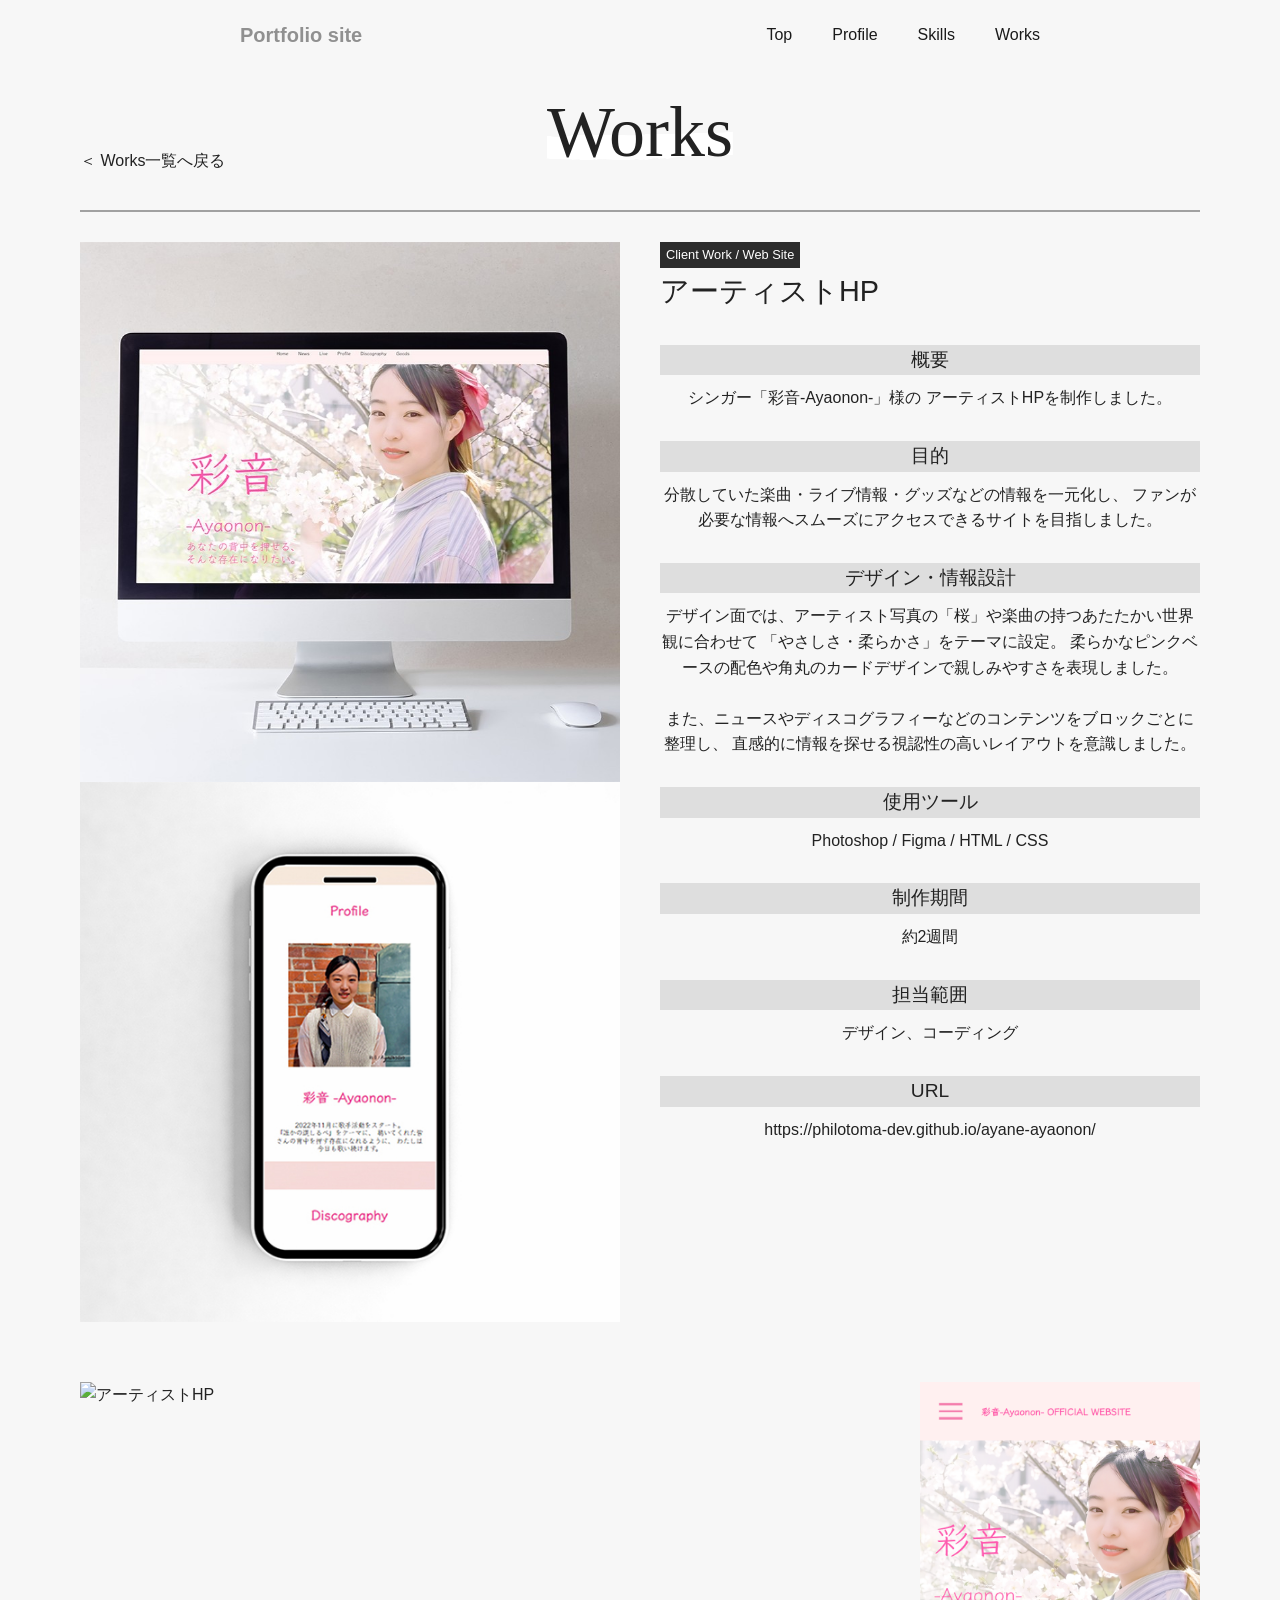
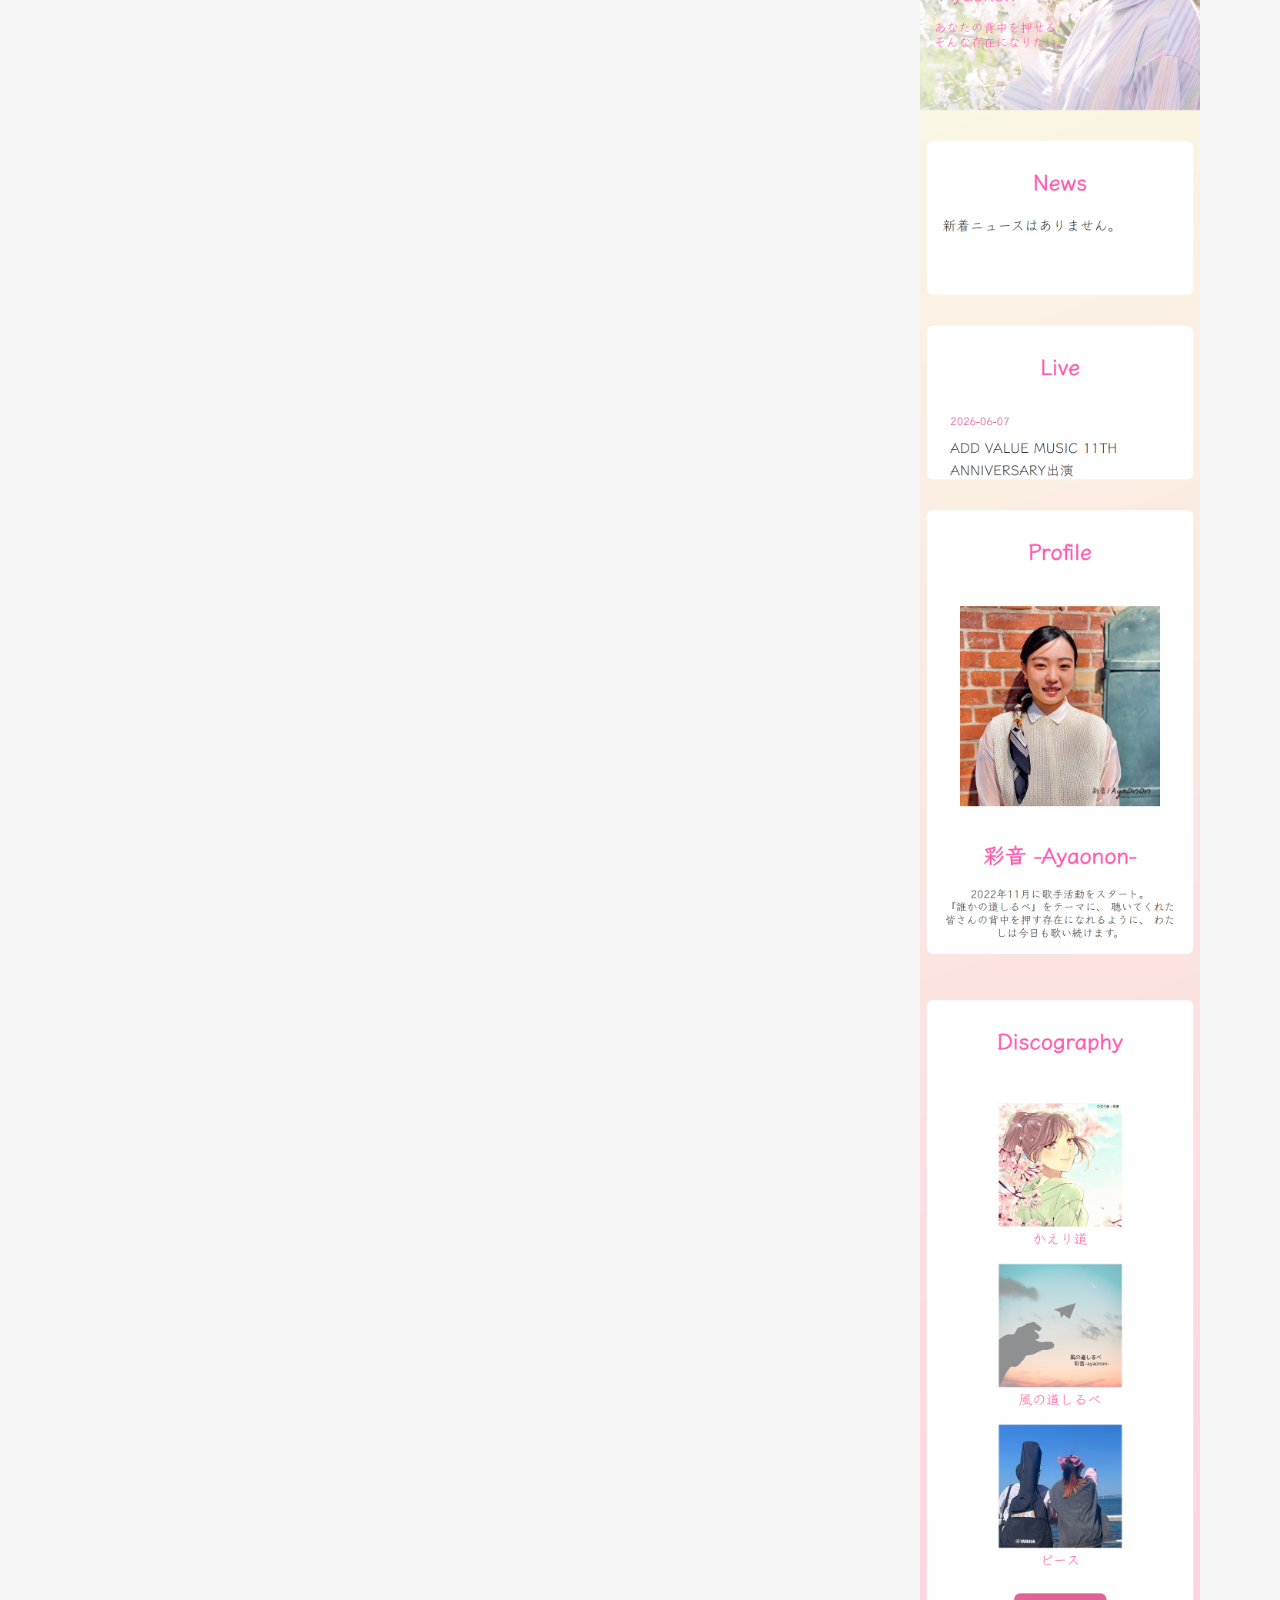
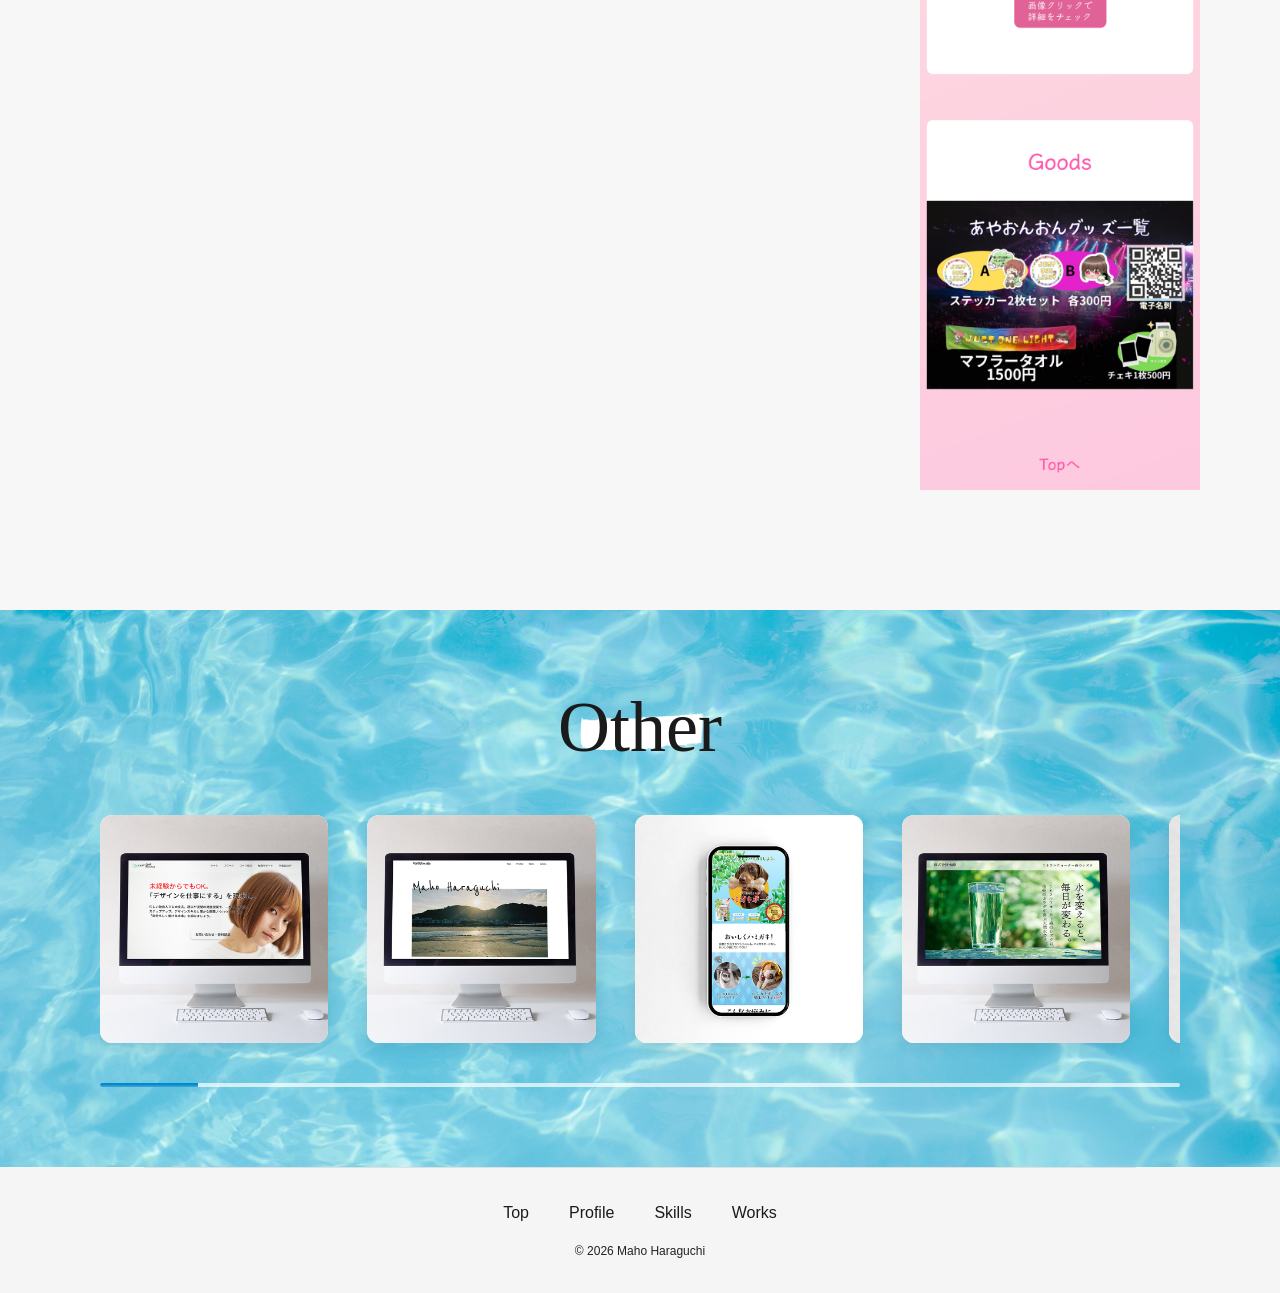
==== commit 3778380e: "Update works-ayaonon.html" ====
--- a/works/works-ayaonon.html
+++ b/works/works-ayaonon.html
@@ -131,6 +131,13 @@
                 </h4>
                 <p>
                     約2週間
+                </p>
+
+                <h4 class="sub-title">
+                    担当範囲
+                </h4>
+                <p>
+                    デザイン、コーディング
                 </p>
 
                 <h4 class="sub-title">
@@ -267,4 +274,4 @@
     <script src="../js/ripples.js"></script>
 </body>
 
-</html>+</html>
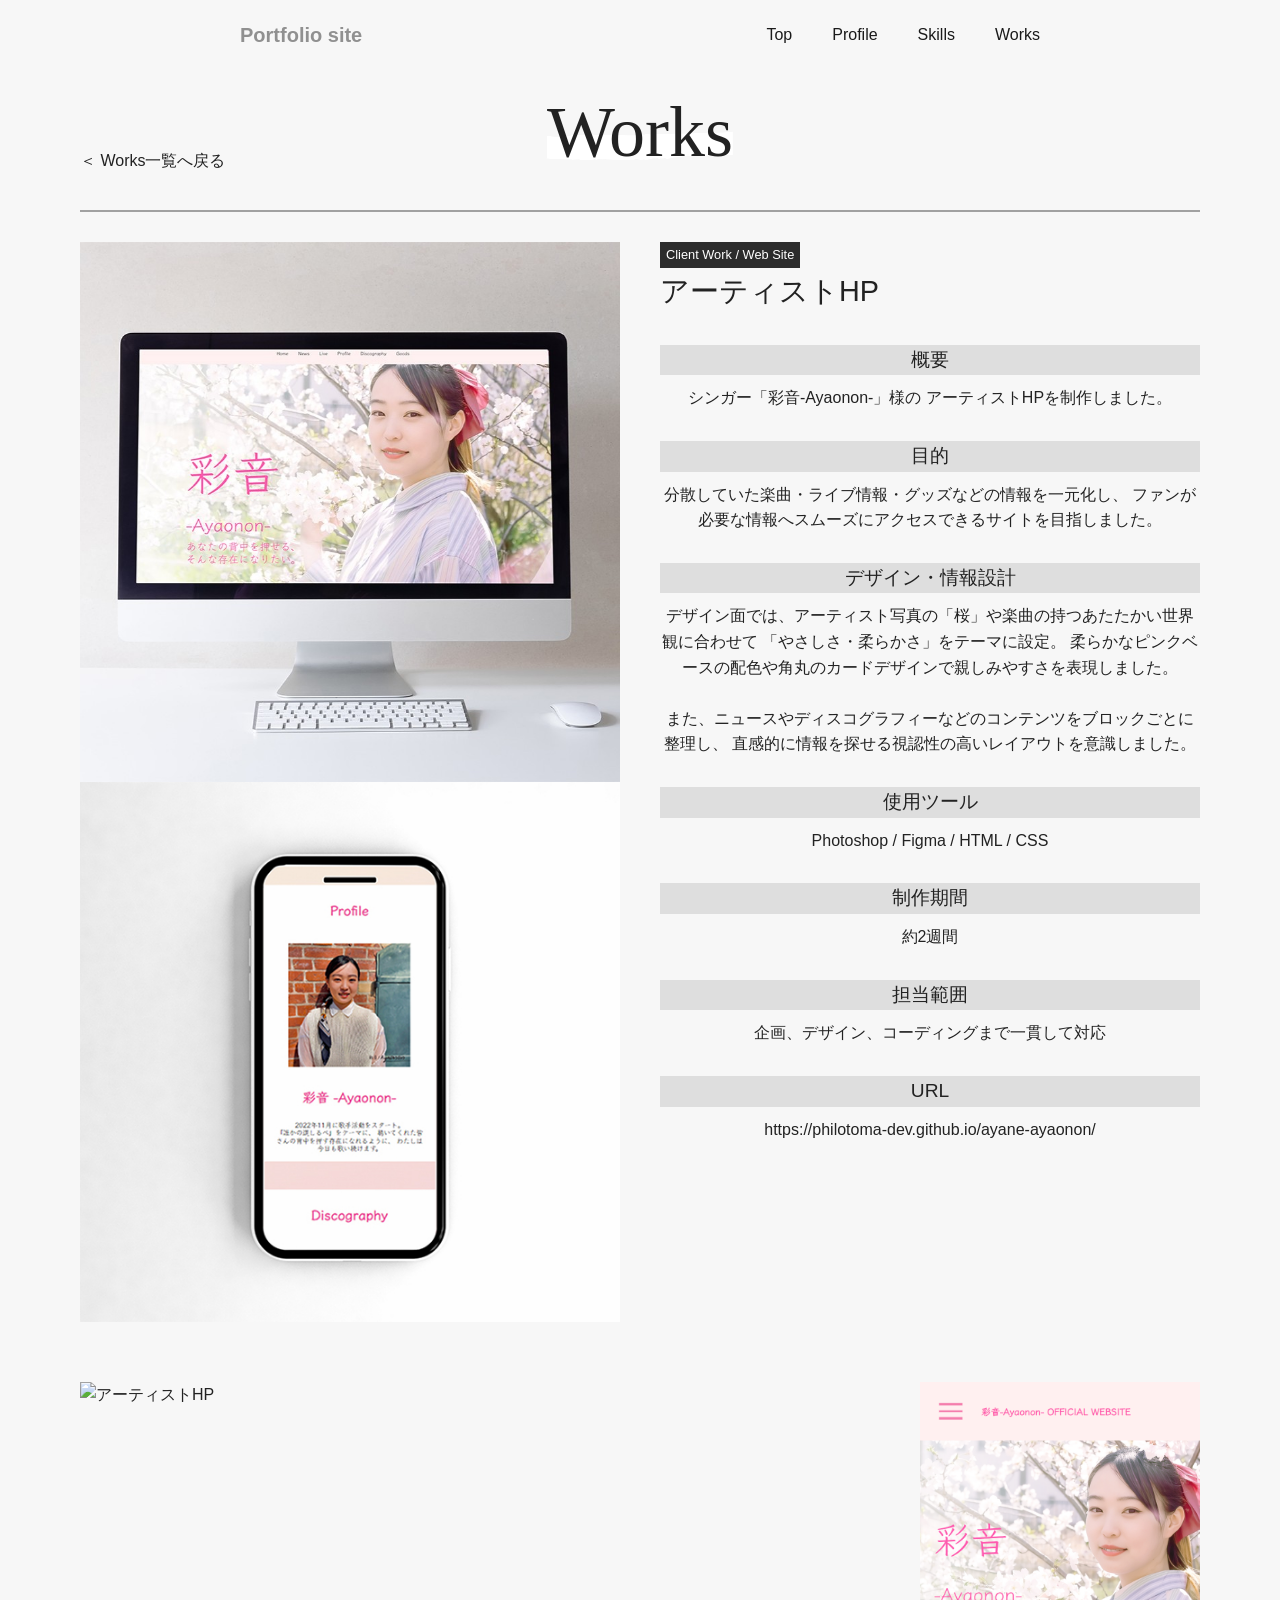
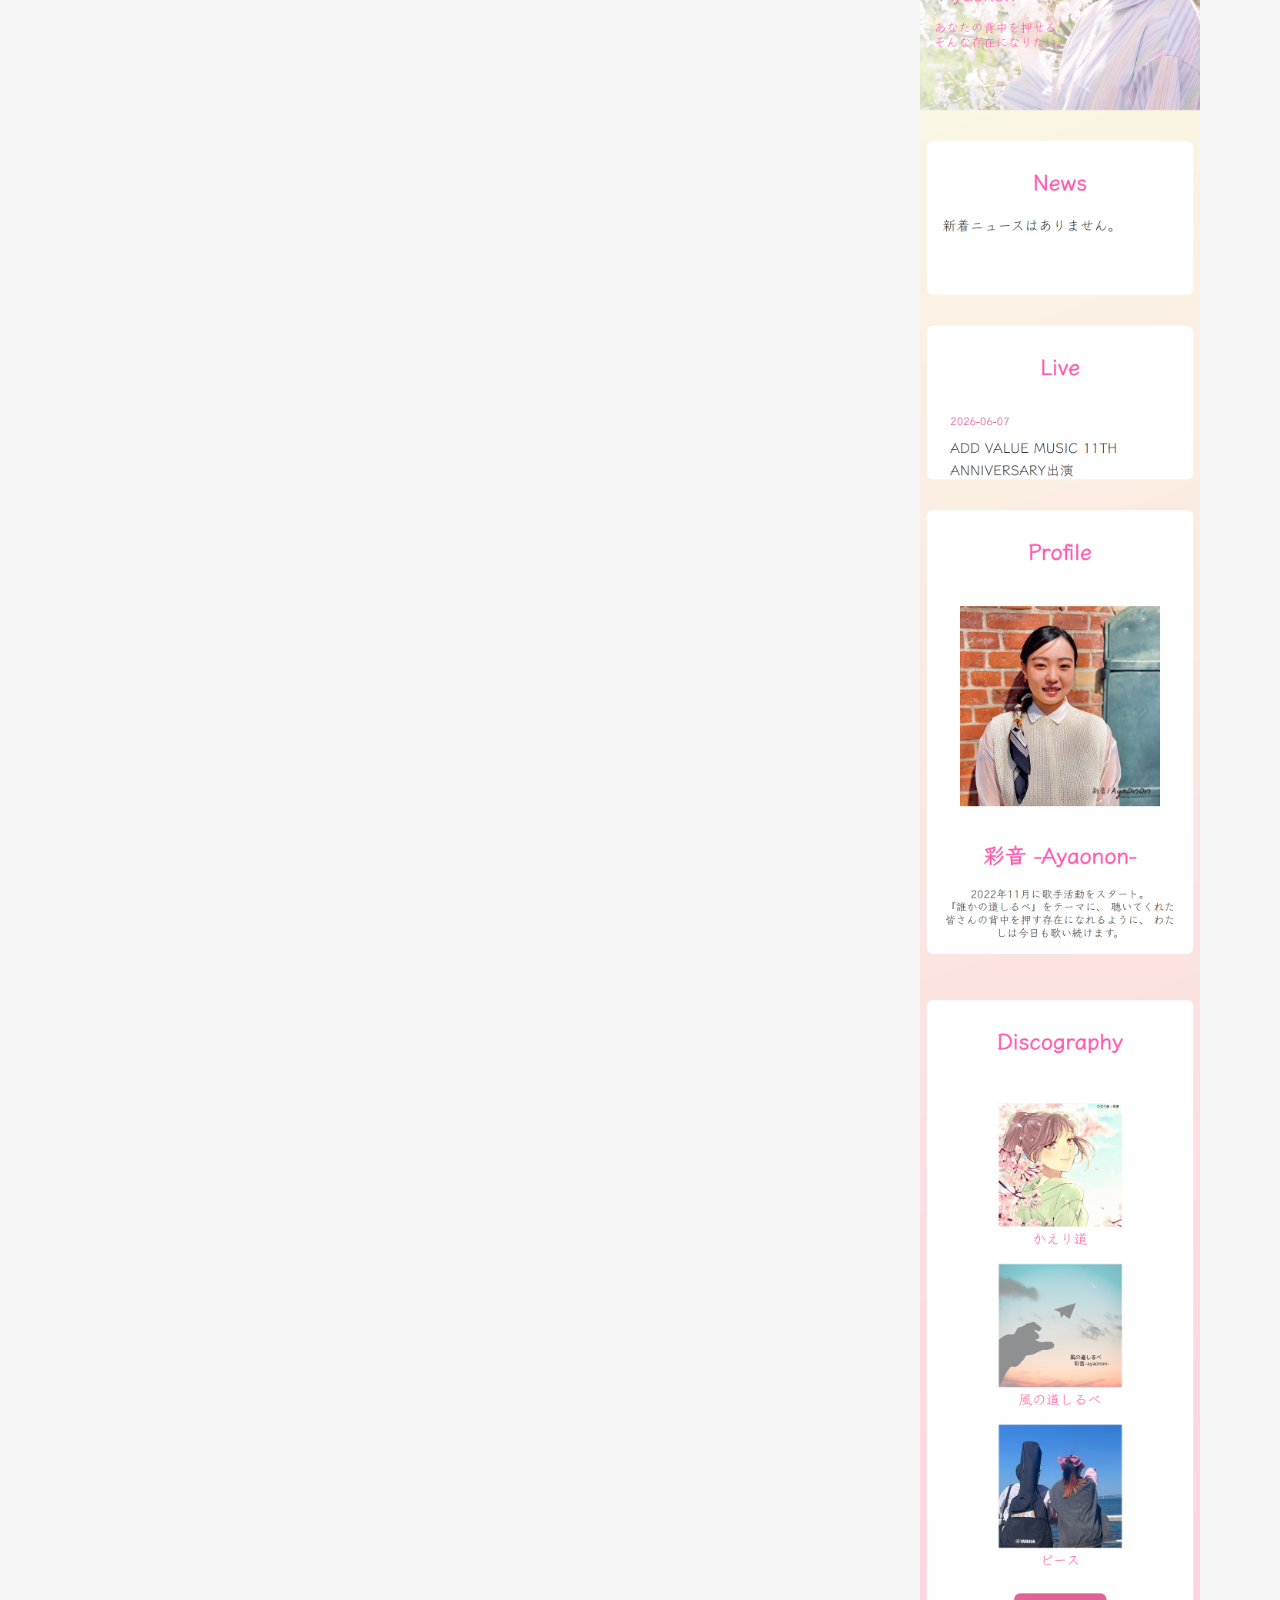
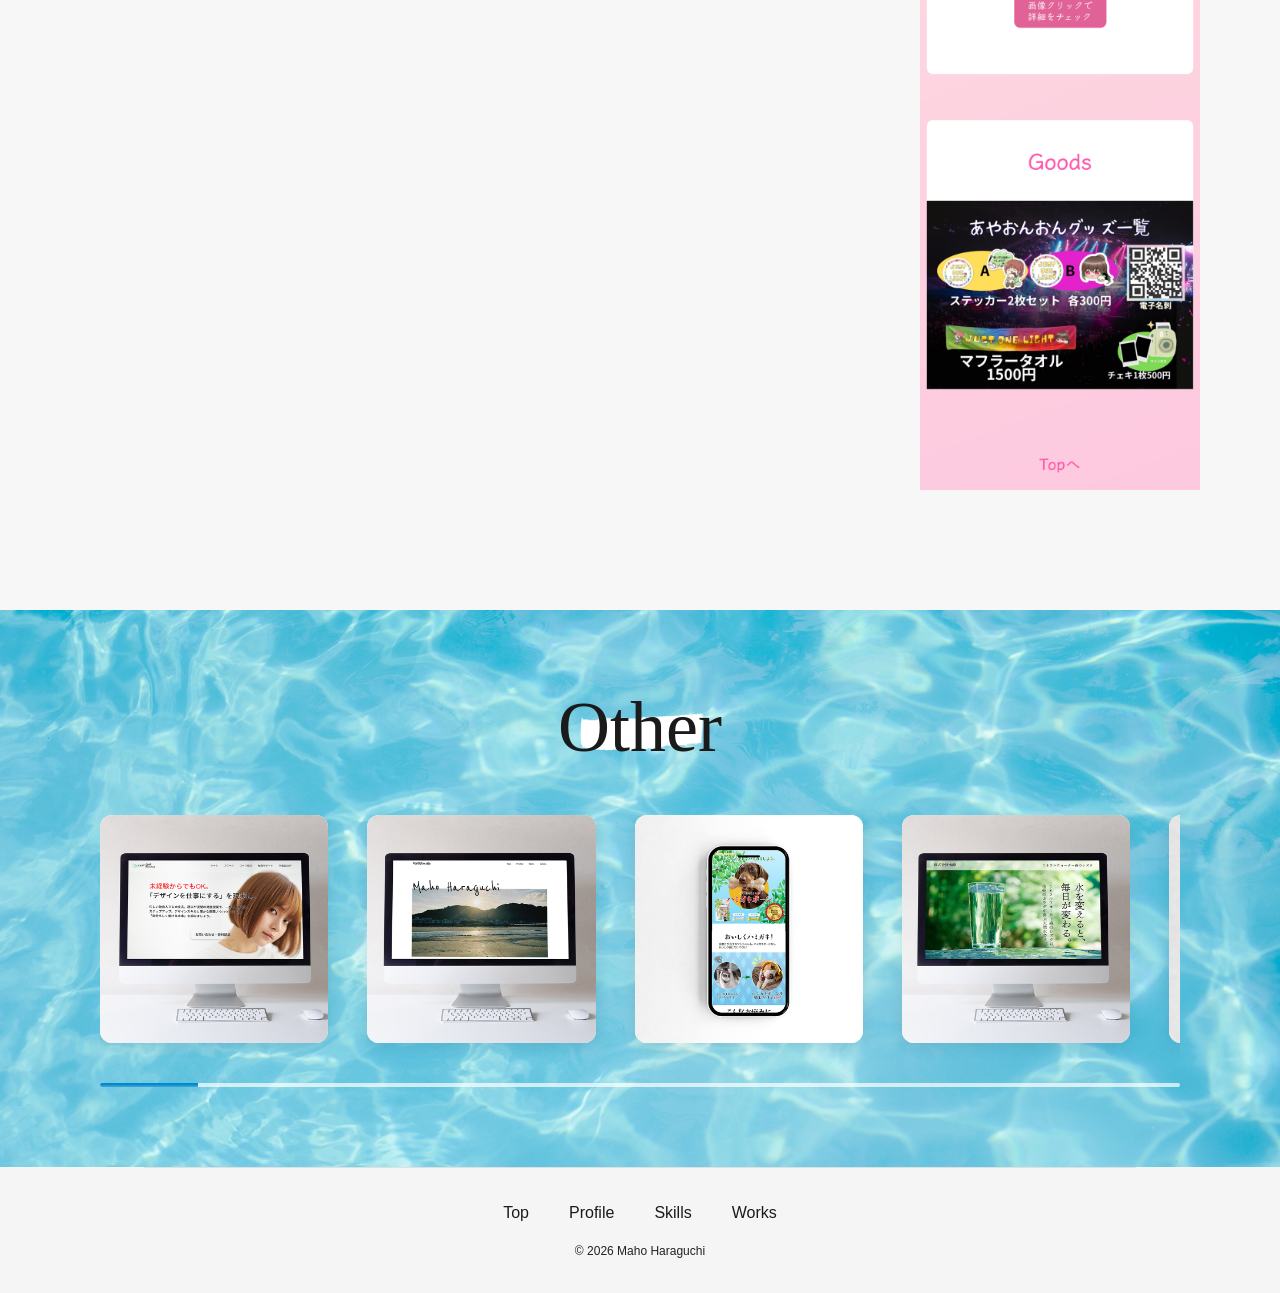
==== commit 9609a97a: "Update works-ayaonon.html" ====
--- a/works/works-ayaonon.html
+++ b/works/works-ayaonon.html
@@ -137,7 +137,7 @@
                     担当範囲
                 </h4>
                 <p>
-                    デザイン、コーディング
+                    企画、デザイン、コーディングまで一貫して対応
                 </p>
 
                 <h4 class="sub-title">
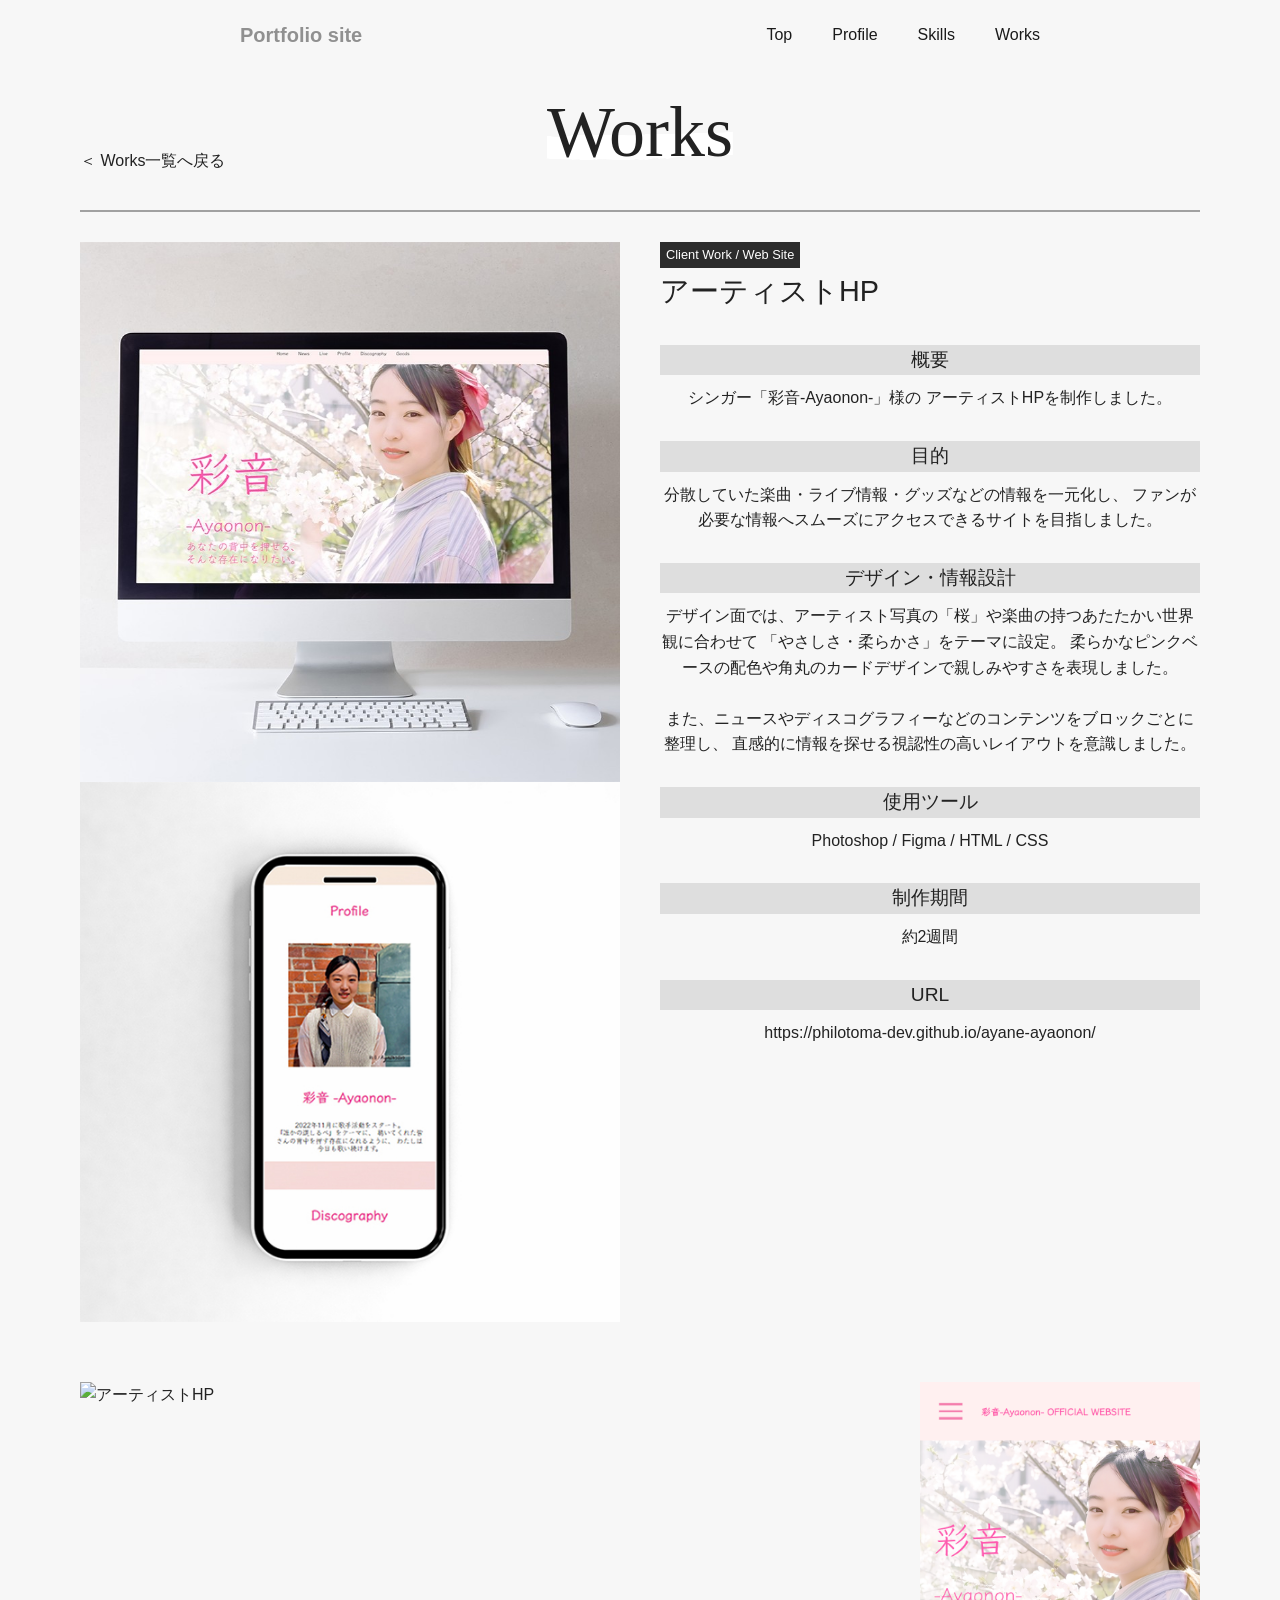
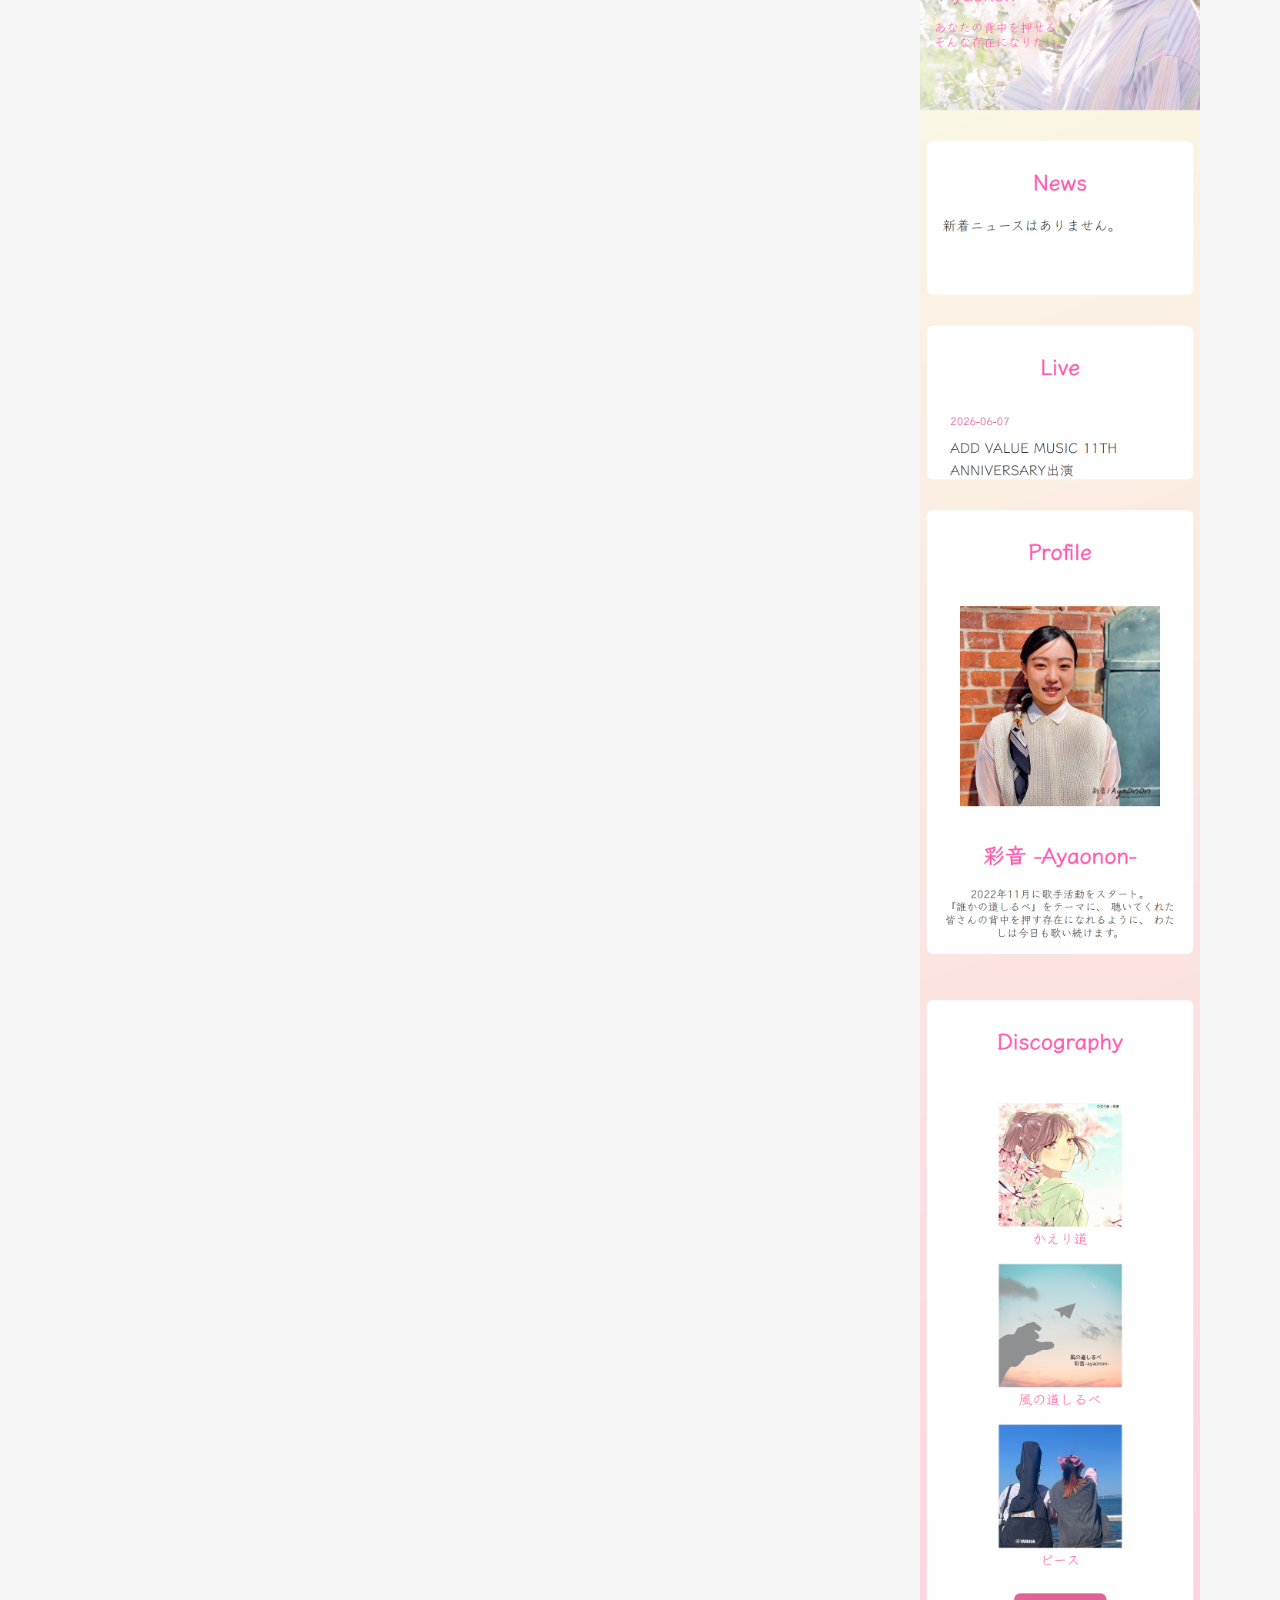
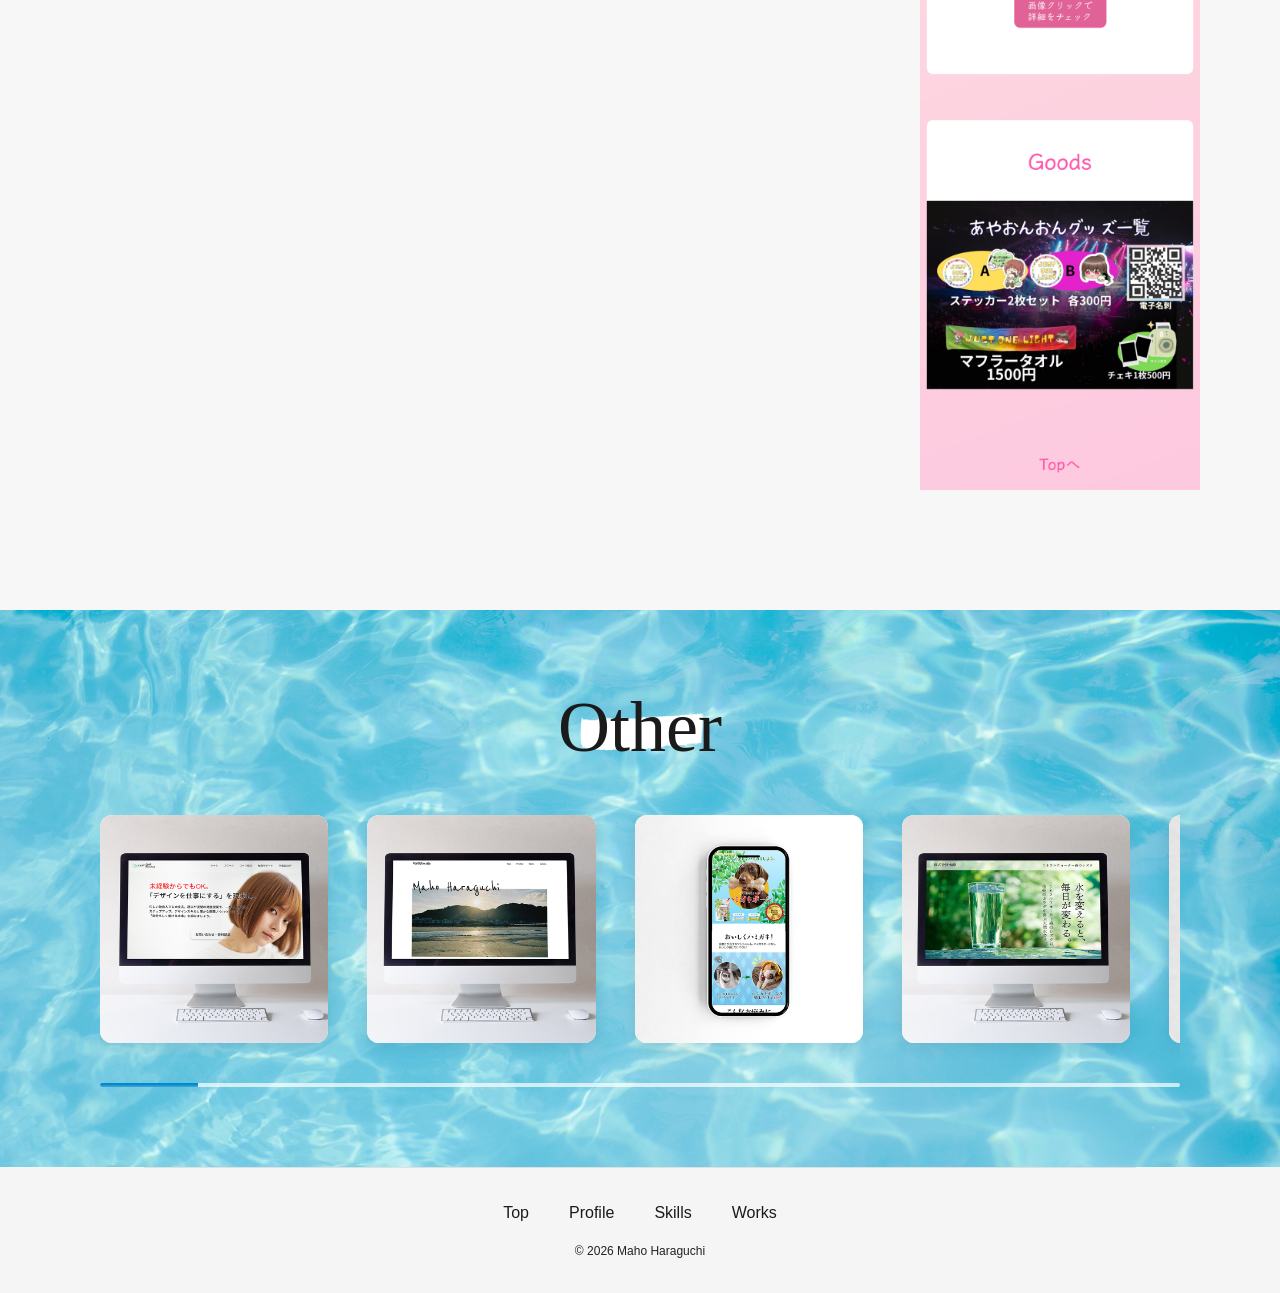
==== commit c6682418: "Add files via upload" ====
--- a/works/works-ayaonon.html
+++ b/works/works-ayaonon.html
@@ -131,13 +131,6 @@
                 </h4>
                 <p>
                     約2週間
-                </p>
-
-                <h4 class="sub-title">
-                    担当範囲
-                </h4>
-                <p>
-                    企画、デザイン、コーディングまで一貫して対応
                 </p>
 
                 <h4 class="sub-title">
@@ -274,4 +267,4 @@
     <script src="../js/ripples.js"></script>
 </body>
 
-</html>
+</html>
